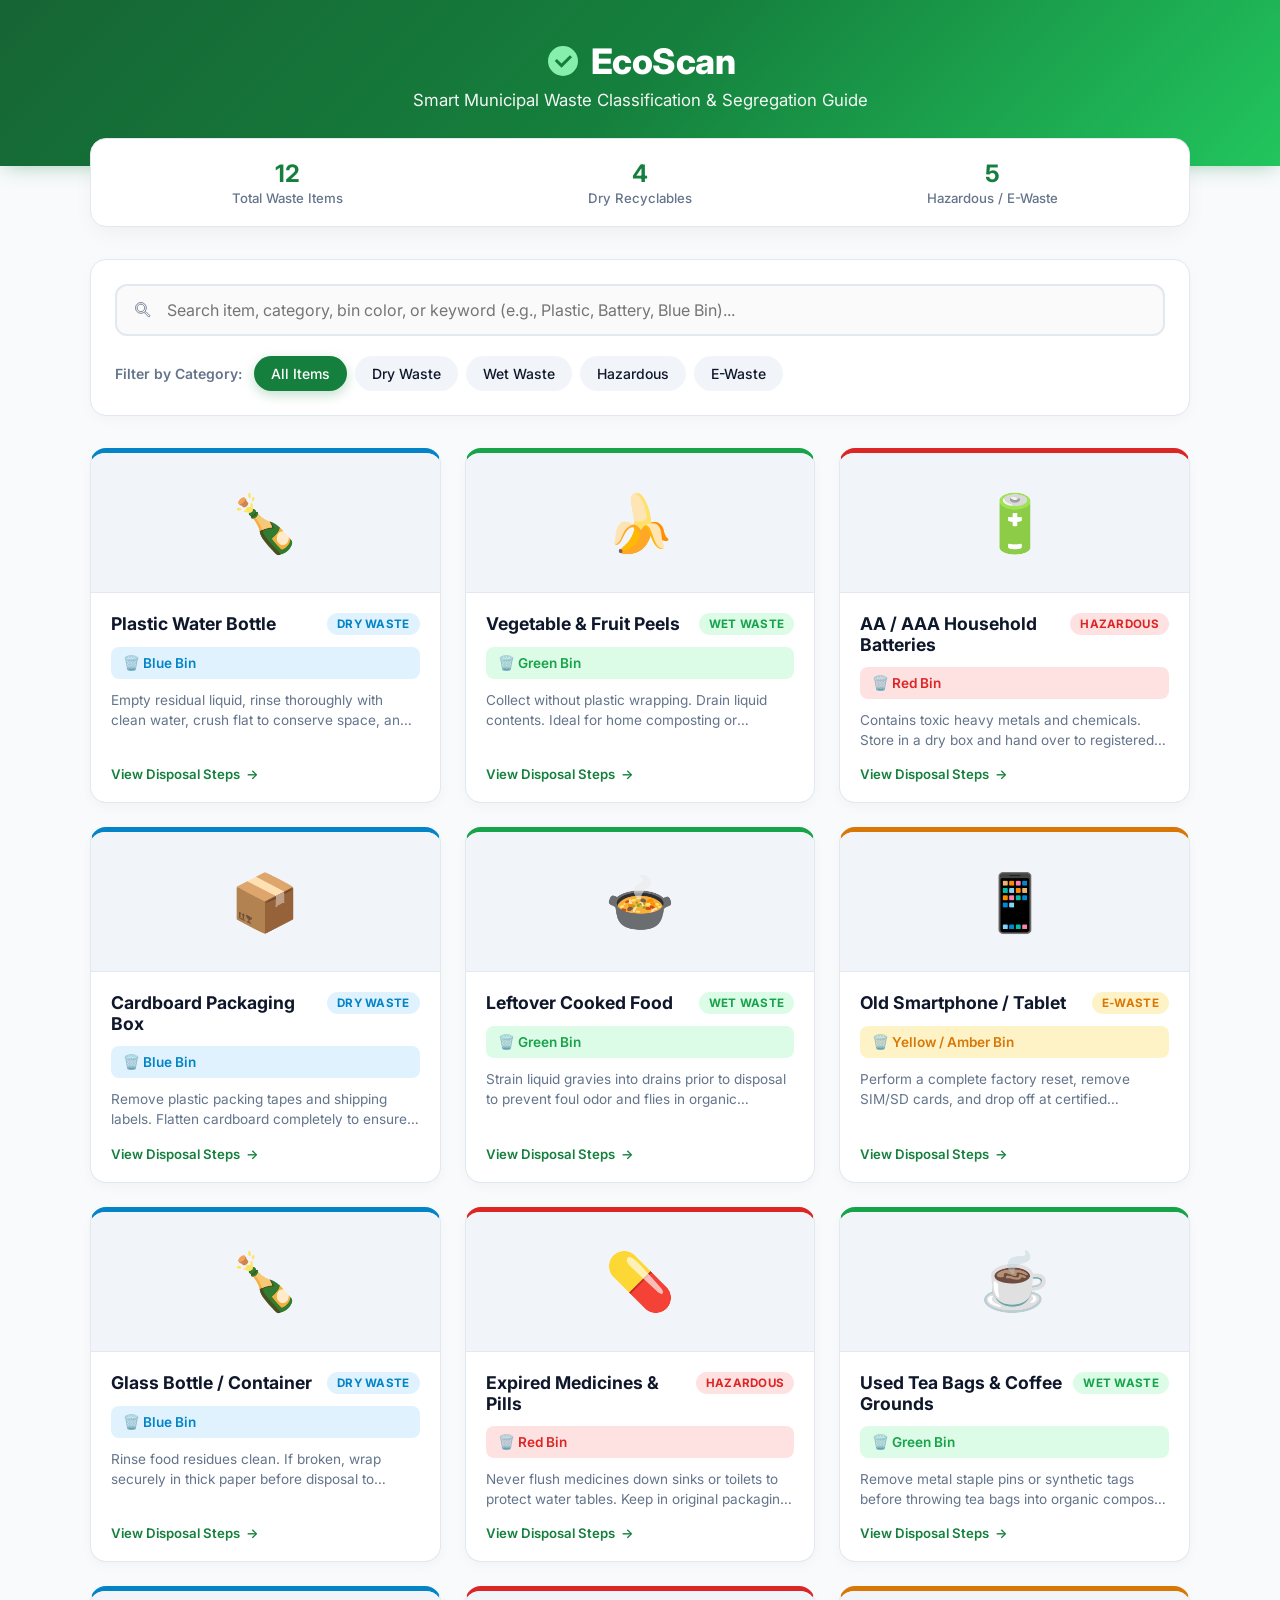
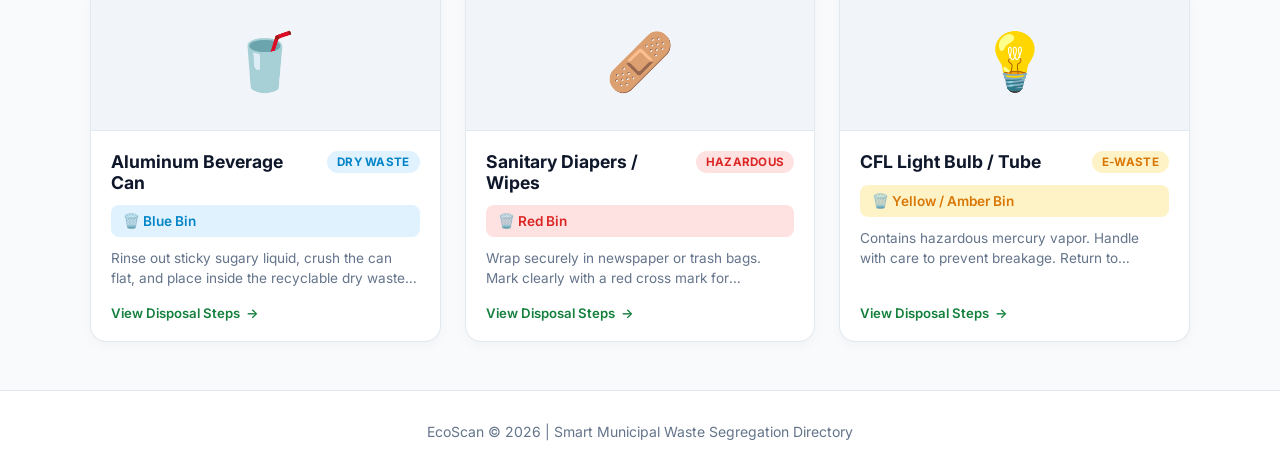
==== index.html @ 056ec23a "feat: initial stable release of EcoScan client-side core architecture" ====
<!DOCTYPE html>
<html lang="en">
<head>
    <meta charset="UTF-8">
    <meta name="viewport" content="width=device-width, initial-scale=1.0">
    <title>EcoScan - Smart Waste Disposal Guide</title>
    
    <!-- Google Fonts: Inter -->
    <link rel="preconnect" href="https://fonts.googleapis.com">
    <link rel="preconnect" href="https://fonts.gstatic.com" crossorigin>
    <link href="https://fonts.googleapis.com/css2?family=Inter:wght@300;400;500;600;700;800&display=swap" rel="stylesheet">
    
    <!-- External CSS Module -->
    <link rel="stylesheet" href="style.css">
</head>
<body>

    <!-- ==========================================
         HEADER / HERO SECTION
         ========================================== -->
    <header class="app-header">
        <div class="header-content">
            <div class="brand-logo">
                <svg viewBox="0 0 24 24">
                    <path d="M12,2A10,10 0 0,0 2,12A10,10 0 0,0 12,22A10,10 0 0,0 22,12A10,10 0 0,0 12,2M11,16.5L6.5,12L7.91,10.59L11,13.67L16.59,8.09L18,9.5L11,16.5Z"/>
                </svg>
                <span>EcoScan</span>
            </div>
            <p class="header-tagline">Smart Municipal Waste Classification & Segregation Guide</p>
        </div>
    </header>

    <!-- ==========================================
         MAIN CONTAINER
         ========================================== -->
    <main class="main-container">

        <!-- Dynamic Statistics Counters -->
        <section class="stats-bar">
            <div class="stat-item">
                <div id="statTotal" class="stat-value">0</div>
                <div class="stat-label">Total Waste Items</div>
            </div>
            <div class="stat-item">
                <div id="statRecyclable" class="stat-value">0</div>
                <div class="stat-label">Dry Recyclables</div>
            </div>
            <div class="stat-item">
                <div id="statHazardous" class="stat-value">0</div>
                <div class="stat-label">Hazardous / E-Waste</div>
            </div>
        </section>

        <!-- Search Input & Quick Filter Pills -->
        <section class="controls-card">
            <div class="search-wrapper">
                <svg class="search-icon" viewBox="0 0 24 24">
                    <path d="M9.5,3A6.5,6.5 0 0,1 16,9.5C16,11.11 15.41,12.59 14.44,13.73L14.71,14H15.5L20.5,19L19,20.5L14,15.5V14.71L13.73,14.44C12.59,15.41 11.11,16 9.5,16A6.5,6.5 0 0,1 3,9.5A6.5,6.5 0 0,1 9.5,3M9.5,5C7,5 5,7 5,9.5C5,12 7,14 9.5,14C12,14 14,12 14,9.5C14,7 12,5 9.5,5Z"/>
                </svg>
                <input 
                    type="text" 
                    id="searchInput" 
                    placeholder="Search item, category, bin color, or keyword (e.g., Plastic, Battery, Blue Bin)..."
                    autocomplete="off"
                />
            </div>

            <div class="filter-section">
                <span class="filter-title">Filter by Category:</span>
                <div class="pill-container">
                    <button class="pill active" data-category="All">All Items</button>
                    <button class="pill" data-category="Dry Waste">Dry Waste</button>
                    <button class="pill" data-category="Wet Waste">Wet Waste</button>
                    <button class="pill" data-category="Hazardous">Hazardous</button>
                    <button class="pill" data-category="E-Waste">E-Waste</button>
                </div>
            </div>
        </section>

        <!-- Dynamic Card Results Grid -->
        <section id="resultsGrid" class="results-grid">
            <!-- Cards rendered dynamically via app.js -->
        </section>

        <!-- Fallback view when zero items match search -->
        <div id="noResults" class="no-results hidden">
            <div class="no-results-icon">🍃</div>
            <h3 class="no-results-title">No matching waste items found</h3>
            <p class="no-results-desc">Try checking your spelling or searching for a different item name or keyword.</p>
            <button id="resetSearchBtn" class="reset-btn">Reset Search & Filters</button>
        </div>

    </main>

    <!-- ==========================================
         INTERACTIVE ITEM DETAIL MODAL
         ========================================== -->
    <div id="itemModal" class="modal-overlay">
        <div class="modal-card">
            <div class="modal-header">
                <div>
                    <h2 id="modalTitle" class="card-title" style="font-size: 1.3rem;">Item Name</h2>
                    <span id="modalBadge" class="badge">Category</span>
                </div>
                <button id="modalCloseBtn" class="modal-close-btn" aria-label="Close modal">&times;</button>
            </div>
            <div class="modal-body">
                <div id="modalBinIndicator" class="bin-indicator">
                    🗑️ Bin Instruction
                </div>
                <div class="modal-instruction-box">
                    <div class="modal-instruction-title">
                        📌 Step-by-Step Handling & Disposal Guide:
                    </div>
                    <p id="modalInstruction" class="modal-instruction-text">
                        Detailed instructions will appear here...
                    </p>
                </div>
            </div>
        </div>
    </div>

    <!-- ==========================================
         FOOTER
         ========================================== -->
    <footer class="app-footer">
        <p>EcoScan &copy; 2026 | Smart Municipal Waste Segregation Directory</p>
    </footer>

    <!-- JavaScript Modules (Loaded in sequence) -->
    <script src="data.js"></script>
    <script src="app.js"></script>
</body>
</html>
---- style.css ----
/* ==========================================

GLOBAL STYLES & DESIGN TOKENS
========================================== */
:root {
--primary: #15803d;         /* Eco Green */
--primary-hover: #166534;
--primary-light: #dcfce7;
--bg-main: #f8fafc;
--card-bg: #ffffff;
--text-dark: #0f172a;
--text-muted: #64748b;
--border-color: #e2e8f0;

/* Bin Color Tokens & Borders */
--bin-blue: #0284c7;        /* Dry Waste */
--bin-blue-bg: #e0f2fe;
--bin-green: #16a34a;       /* Wet Waste */
--bin-green-bg: #dcfce7;
--bin-red: #dc2626;         /* Hazardous Waste */
--bin-red-bg: #fee2e2;
--bin-amber: #d97706;       /* E-Waste */
--bin-amber-bg: #fef3c7;


}

* {
box-sizing : border-box;
margin: 0;
padding: 0;
font-family: 'Inter', -apple-system, BlinkMacSystemFont, sans-serif;
-webkit-font-smoothing: antialiased;
}

body {
background-color: var(--bg-main);
color: var(--text-dark);
min-height: 100vh;
display: flex;
flex-direction: column;
}

/* ==========================================
2. HEADER & HERO SECTION
========================================== */
.app-header {
background: linear-gradient(135deg, #166534 0%, #15803d 50%, #22c55e 100%);
color: white;
padding: 2.5rem 1rem 3.5rem;
text-align: center;
position: relative;
box-shadow: 0 4px 20px -5px rgba(21, 128, 61, 0.4);
}

.header-content {
max-width: 800px;
margin: 0 auto;
}

.brand-logo {
display: inline-flex;
align-items: center;
gap: 10px;
font-size: 2.2rem;
font-weight: 800;
letter-spacing: -0.5px;
margin-bottom: 8px;
}

.brand-logo svg {
width: 36px;
height: 36px;
fill: #86efac;
}

.header-tagline {
font-size: 1.05rem;
opacity: 0.95;
font-weight: 400;
}

/* ==========================================
3. MAIN CONTAINER & STATS BAR
========================================== */
.main-container {
max-width: 1100px;
width: 92%;
margin: -1.75rem auto 3rem;
flex: 1;
z-index: 10;
}

.stats-bar {
background: var(--card-bg);
border-radius: 16px;
padding: 1.25rem 2rem;
box-shadow: 0 10px 25px -5px rgba(0, 0, 0, 0.05);
display: grid;
grid-template-columns: repeat(3, 1fr);
gap: 1.5rem;
margin-bottom: 2rem;
border: 1px solid var(--border-color);
}

.stat-item {
text-align: center;
}

.stat-value {
font-size: 1.5rem;
font-weight: 700;
color: var(--primary);
}

.stat-label {
font-size: 0.825rem;
color: var(--text-muted);
font-weight: 500;
margin-top: 2px;
}

/* ==========================================
4. SEARCH & FILTER CONTROLS
========================================== */
.controls-card {
background: var(--card-bg);
border-radius: 16px;
padding: 1.5rem;
box-shadow: 0 4px 15px -2px rgba(0, 0, 0, 0.04);
border: 1px solid var(--border-color);
margin-bottom: 2rem;
}

.search-wrapper {
position: relative;
margin-bottom: 1.25rem;
}

.search-icon {
position: absolute;
left: 18px;
top: 50%;
transform: translateY(-50%);
width: 20px;
height: 20px;
stroke: var(--text-muted);
fill: none;
}

#searchInput {
width: 100%;
padding: 14px 20px 14px 50px;
font-size: 1rem;
border: 2px solid var(--border-color);
border-radius: 12px;
outline: none;
transition: all 0.25s ease;
background-color: #fafafa;
}

#searchInput:focus {
border-color: var(--primary);
background-color: #ffffff;
box-shadow: 0 0 0 4px var(--primary-light);
}

.filter-section {
display: flex;
align-items: center;
gap: 12px;
flex-wrap: wrap;
}

.filter-title {
font-size: 0.875rem;
font-weight: 600;
color: var(--text-muted);
}

.pill-container {
display: flex;
gap: 8px;
flex-wrap: wrap;
}

.pill {
background: #f1f5f9;
color: var(--text-dark);
border: 1px solid transparent;
padding: 8px 16px;
border-radius: 30px;
cursor: pointer;
font-size: 0.875rem;
font-weight: 500;
transition: all 0.2s ease;
user-select: none;
}

.pill:hover {
background: #e2e8f0;
}

.pill.active {
background: var(--primary);
color: white;
box-shadow: 0 4px 12px rgba(21, 128, 61, 0.25);
}

/* ==========================================
5. RESULTS GRID & BIN-BORDER CARDS
========================================== */
.results-grid {
display: grid;
grid-template-columns: repeat(auto-fill, minmax(300px, 1fr));
gap: 1.5rem;
}

.card {
background: var(--card-bg);
border-radius: 16px;
overflow: hidden;
border: 1px solid var(--border-color);
border-top: 5px solid var(--border-color); /* Color-coded top border set dynamically */
box-shadow: 0 4px 12px rgba(0, 0, 0, 0.03);
transition: all 0.3s cubic-bezier(0.4, 0, 0.2, 1);
display: flex;
flex-direction: column;
cursor: pointer;
position: relative;
}

/* Waste Category Top Borders */
.card.blue { border-top-color: var(--bin-blue); }
.card.green { border-top-color: var(--bin-green); }
.card.red { border-top-color: var(--bin-red); }
.card.amber { border-top-color: var(--bin-amber); }

.card:hover {
transform: translateY(-5px);
box-shadow: 0 12px 25px -5px rgba(0, 0, 0, 0.08);
}

.card-preview-box {
height: 140px;
background: #f1f5f9;
display: flex;
align-items: center;
justify-content: center;
position: relative;
overflow: hidden;
border-bottom: 1px solid var(--border-color);
}

.card-image-placeholder {
width: 100%;
height: 100%;
object-fit: cover;
transition: transform 0.3s ease;
}

.card:hover .card-image-placeholder {
transform: scale(1.04);
}

.card-emoji-icon {
font-size: 3.5rem;
}

.card-body {
padding: 1.25rem;
display: flex;
flex-direction: column;
flex: 1;
}

.card-header {
display: flex;
justify-content: space-between;
align-items: flex-start;
gap: 10px;
margin-bottom: 0.75rem;
}

.card-title {
font-size: 1.1rem;
font-weight: 700;
color: var(--text-dark);
}

/* Badges */
.badge {
font-size: 0.725rem;
padding: 4px 10px;
border-radius: 20px;
font-weight: 700;
letter-spacing: 0.3px;
text-transform: uppercase;
white-space: nowrap;
}

.badge-dry { background: var(--bin-blue-bg); color: var(--bin-blue); }
.badge-wet { background: var(--bin-green-bg); color: var(--bin-green); }
.badge-haz { background: var(--bin-red-bg); color: var(--bin-red); }
.badge-ewaste { background: var(--bin-amber-bg); color: var(--bin-amber); }

.bin-indicator {
display: flex;
align-items: center;
gap: 8px;
font-size: 0.85rem;
font-weight: 600;
margin-bottom: 0.75rem;
padding: 8px 12px;
border-radius: 8px;
}

.bin-indicator.blue { background: var(--bin-blue-bg); color: var(--bin-blue); }
.bin-indicator.green { background: var(--bin-green-bg); color: var(--bin-green); }
.bin-indicator.red { background: var(--bin-red-bg); color: var(--bin-red); }
.bin-indicator.amber { background: var(--bin-amber-bg); color: var(--bin-amber); }

.card-description {
font-size: 0.85rem;
color: var(--text-muted);
line-height: 1.45;
display: -webkit-box;
-webkit-line-clamp: 2;
line-clamp: 2;
-webkit-box-orient: vertical;
overflow: hidden;
margin-bottom: 1rem;
}

.card-footer-btn {
margin-top: auto;
display: inline-flex;
align-items: center;
gap: 6px;
font-size: 0.825rem;
font-weight: 600;
color: var(--primary);
}

/* ==========================================
6. NO RESULTS VIEW
========================================== */
.no-results {
text-align: center;
padding: 4rem 2rem;
background: var(--card-bg);
border-radius: 16px;
border: 1px dashed var(--border-color);
grid-column: 1 / -1;
}

.no-results-icon {
font-size: 3rem;
margin-bottom: 1rem;
}

.no-results-title {
font-size: 1.2rem;
font-weight: 700;
margin-bottom: 0.5rem;
}

.no-results-desc {
color: var(--text-muted);
font-size: 0.9rem;
margin-bottom: 1.5rem;
}

.reset-btn {
background: var(--primary);
color: white;
border: none;
padding: 10px 20px;
border-radius: 8px;
font-weight: 600;
cursor: pointer;
transition: background 0.2s ease;
}

.reset-btn:hover {
background: var(--primary-hover);
}

/* ==========================================
7. MODAL POPUP
========================================== */
.modal-overlay {
position: fixed;
top: 0;
left: 0;
width: 100%;
height: 100%;
background: rgba(15, 23, 42, 0.6);
backdrop-filter: blur(4px);
z-index: 100;
display: flex;
align-items: center;
justify-content: center;
padding: 1rem;
opacity: 0;
visibility: hidden;
transition: all 0.3s ease;
}

.modal-overlay.active {
opacity: 1;
visibility: visible;
}

.modal-card {
background: var(--card-bg);
border-radius: 20px;
max-width: 520px;
width: 100%;
overflow: hidden;
box-shadow: 0 25px 50px -12px rgba(0, 0, 0, 0.25);
transform: scale(0.9);
transition: transform 0.3s cubic-bezier(0.34, 1.56, 0.64, 1);
}

.modal-overlay.active .modal-card {
transform: scale(1);
}

.modal-header {
padding: 1.5rem;
position: relative;
border-bottom: 1px solid var(--border-color);
display: flex;
align-items: center;
justify-content: space-between;
}

.modal-close-btn {
background: #f1f5f9;
border: none;
width: 32px;
height: 32px;
border-radius: 50%;
cursor: pointer;
display: flex;
align-items: center;
justify-content: center;
font-size: 1.2rem;
color: var(--text-muted);
transition: background 0.2s ease;
}

.modal-close-btn:hover {
background: #e2e8f0;
color: var(--text-dark);
}

.modal-body {
padding: 1.5rem;
}

.modal-instruction-box {
background: #f8fafc;
border-radius: 12px;
padding: 1.25rem;
border: 1px solid var(--border-color);
margin-top: 1rem;
}

.modal-instruction-title {
font-size: 0.875rem;
font-weight: 700;
color: var(--text-dark);
margin-bottom: 0.5rem;
display: flex;
align-items: center;
gap: 6px;
}

.modal-instruction-text {
font-size: 0.9rem;
color: var(--text-muted);
line-height: 1.6;
}

.hidden { display: none !important; }

.app-footer {
text-align: center;
padding: 2rem 1rem;
background: #ffffff;
border-top: 1px solid var(--border-color);
color: var(--text-muted);
font-size: 0.875rem;
}

@media (max-width: 640px) {
.stats-bar {
grid-template-columns: 1fr;
gap: 1rem;
}
.brand-logo {
font-size: 1.8rem;
}
.main-container {
width: 95%;
}
}
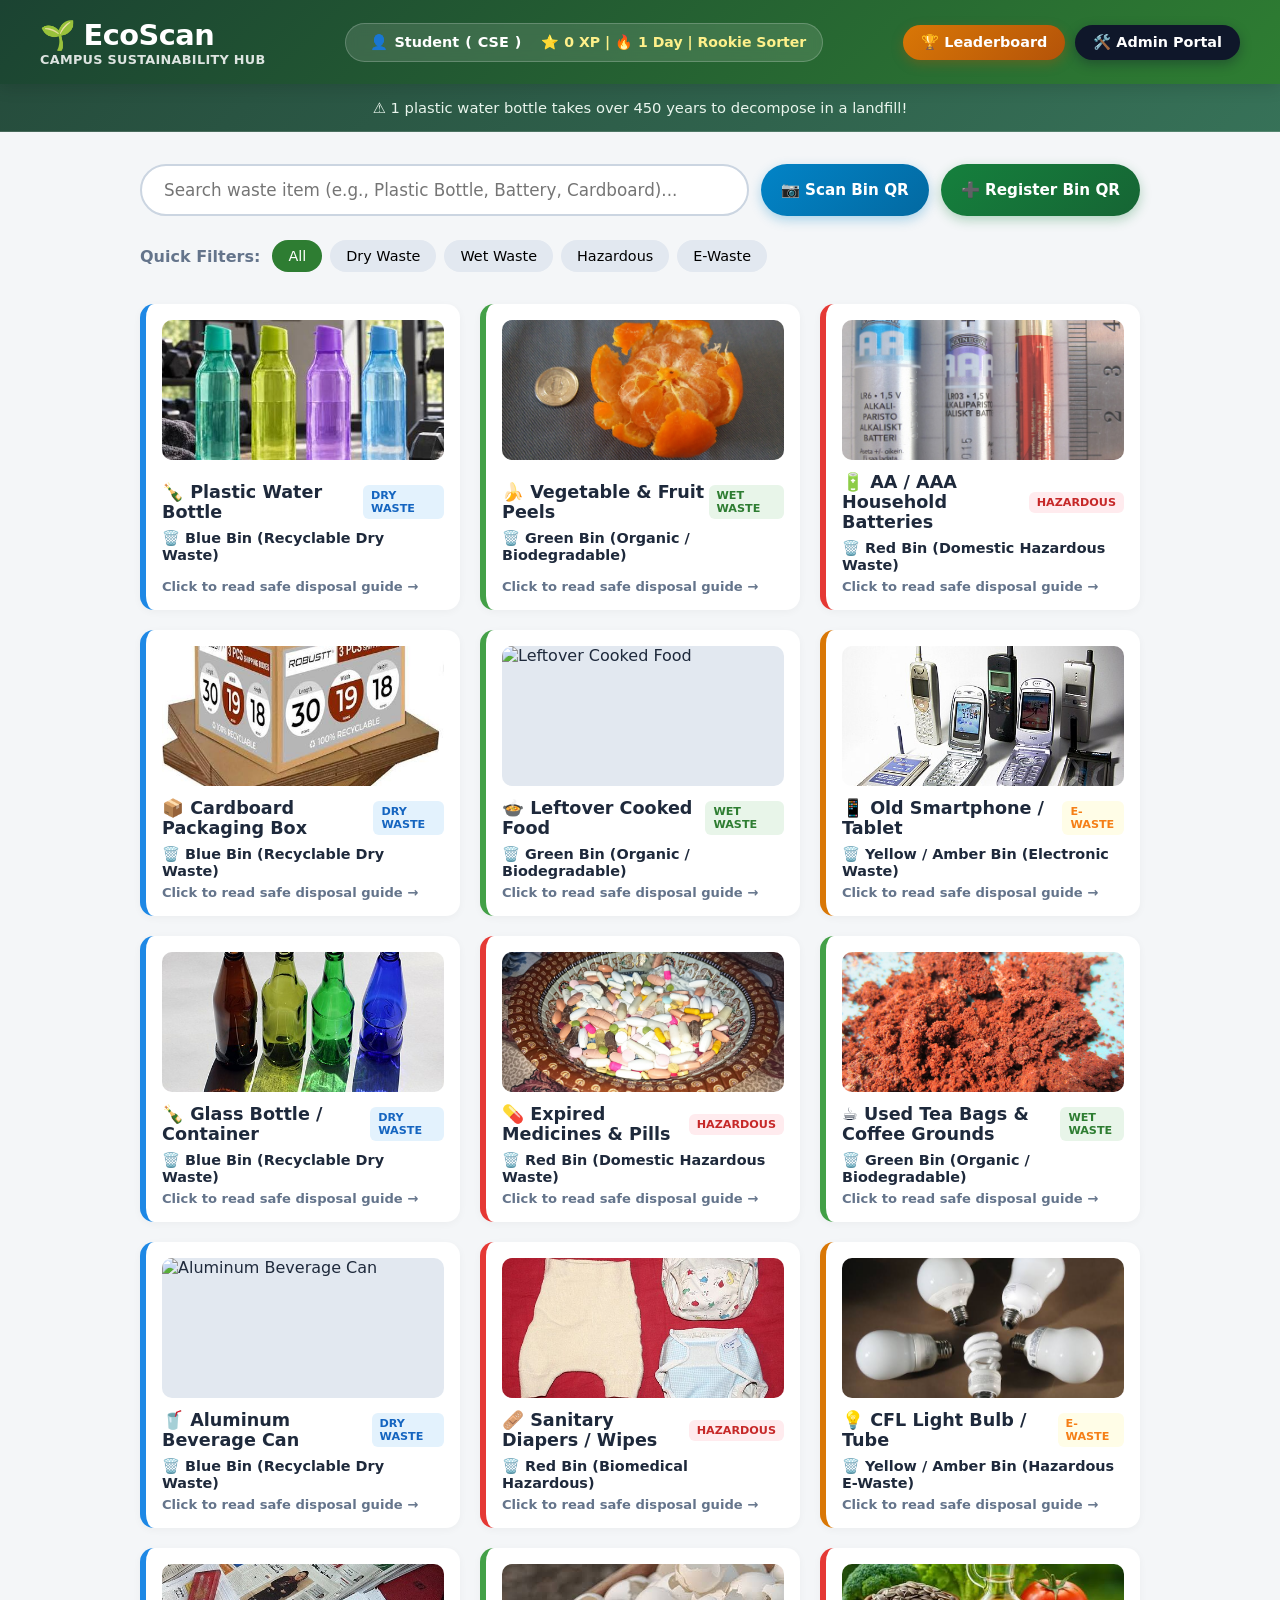
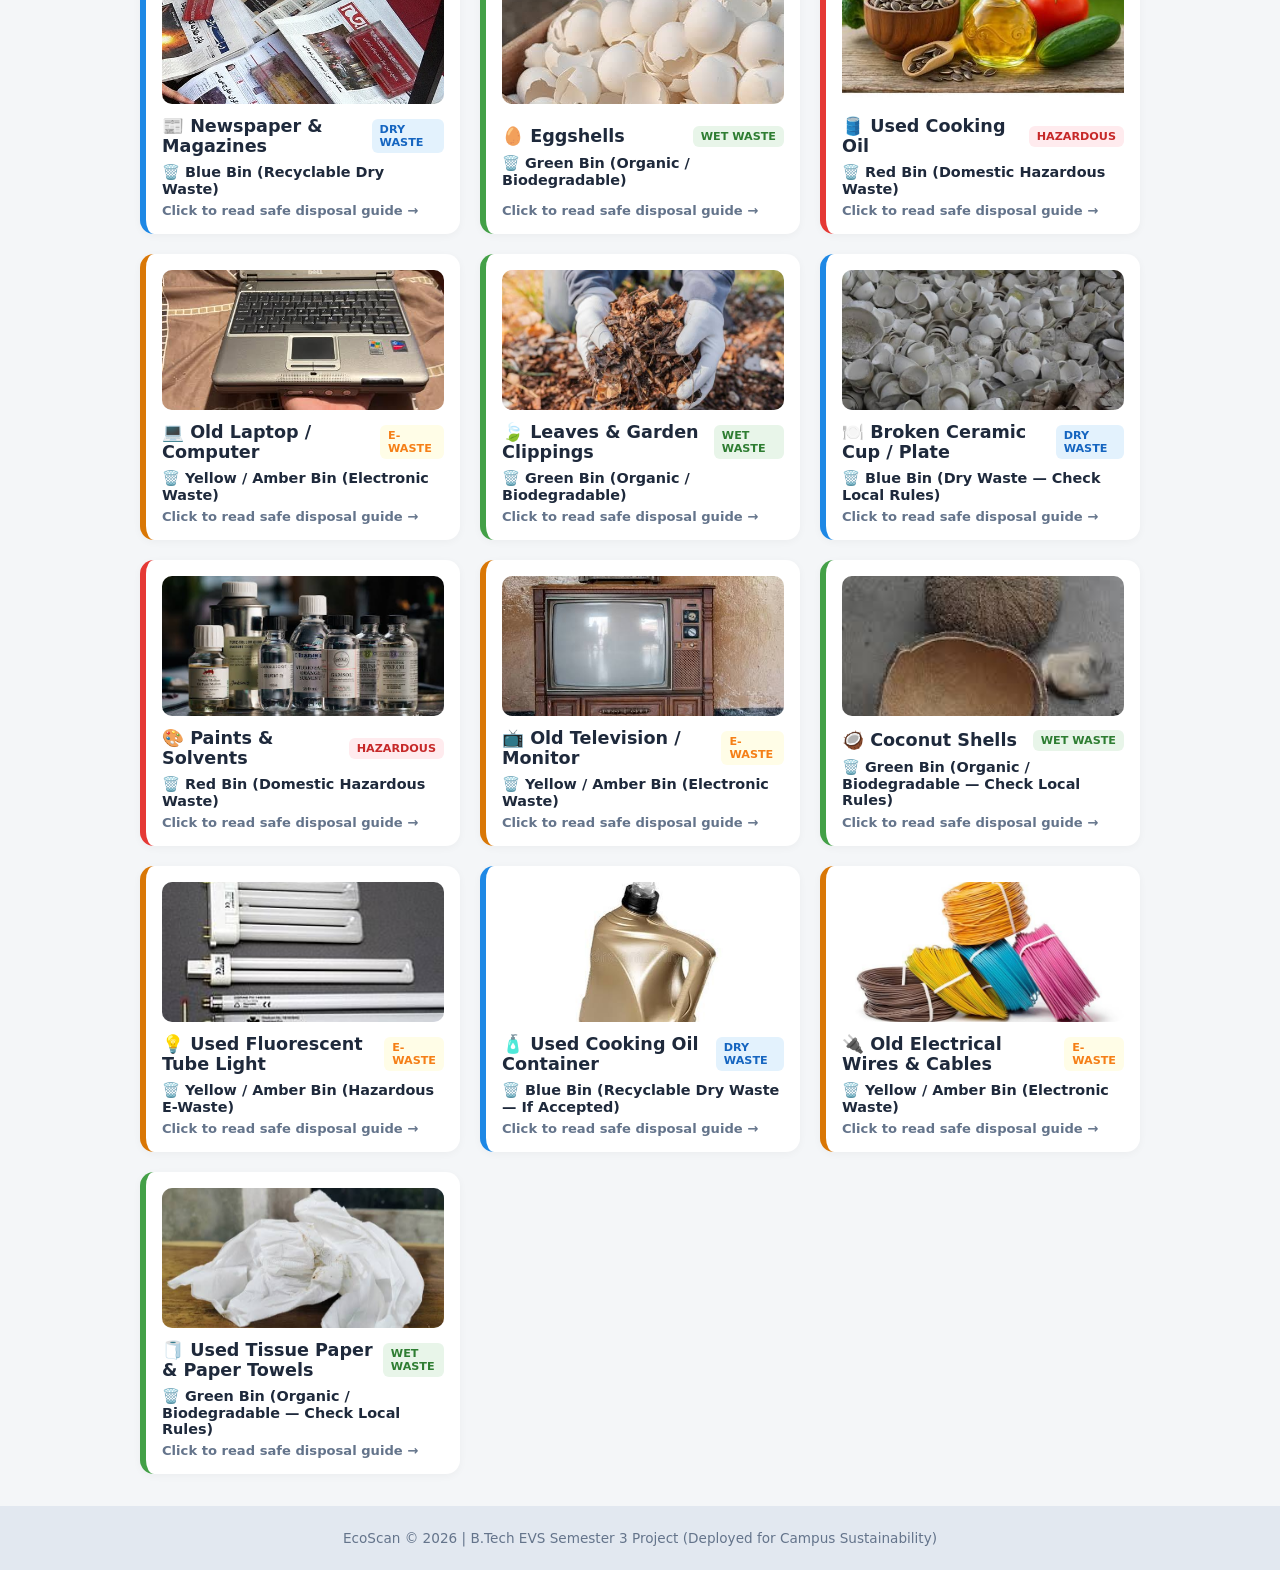
==== commit 91dfcace: "feat: updated EcoScan with dynamic admin deletion, local storage persistence, and clean navbar and m" ====
--- a/index.html
+++ b/index.html
@@ -3,131 +3,301 @@
 <head>
     <meta charset="UTF-8">
     <meta name="viewport" content="width=device-width, initial-scale=1.0">
-    <title>EcoScan - Smart Waste Disposal Guide</title>
-    
-    <!-- Google Fonts: Inter -->
-    <link rel="preconnect" href="https://fonts.googleapis.com">
-    <link rel="preconnect" href="https://fonts.gstatic.com" crossorigin>
-    <link href="https://fonts.googleapis.com/css2?family=Inter:wght@300;400;500;600;700;800&display=swap" rel="stylesheet">
-    
-    <!-- External CSS Module -->
+    <title>EcoScan - Smart Waste Disposal Guide & Campus IoT Node</title>
     <link rel="stylesheet" href="style.css">
 </head>
 <body>
 
-    <!-- ==========================================
-         HEADER / HERO SECTION
-         ========================================== -->
+    <!-- Professional Enterprise Header & Navbar -->
     <header class="app-header">
-        <div class="header-content">
-            <div class="brand-logo">
-                <svg viewBox="0 0 24 24">
-                    <path d="M12,2A10,10 0 0,0 2,12A10,10 0 0,0 12,22A10,10 0 0,0 22,12A10,10 0 0,0 12,2M11,16.5L6.5,12L7.91,10.59L11,13.67L16.59,8.09L18,9.5L11,16.5Z"/>
-                </svg>
-                <span>EcoScan</span>
-            </div>
-            <p class="header-tagline">Smart Municipal Waste Classification & Segregation Guide</p>
+        <div class="nav-container">
+            <!-- Brand Logo & Title -->
+            <div class="nav-brand">
+                <div class="logo">🌱 <span>EcoScan</span></div>
+                <p class="tagline">Campus Sustainability Hub</p>
+            </div>
+
+            <!-- Central User Profile & Gamification Badge -->
+            <div class="nav-profile-group">
+                <button id="profileEditBtn" class="profile-edit-btn" title="Edit Profile & Stream">
+                    👤 <span id="userDisplayName">Student</span> (<span id="userStreamTag">CSE</span>)
+                </button>
+                <div id="xpBadge" class="xp-badge">
+                    ⭐ <span id="userXp">0</span> XP | 🔥 <span id="userStreakCount">1</span> Day | <span id="userRank">Rookie Sorter</span>
+                </div>
+            </div>
+
+            <!-- Right-aligned Quick Navigation Utilities -->
+            <div class="nav-actions-group">
+                <button id="openLeaderboardBtn" class="nav-utility-btn leaderboard-btn" title="View Stream Leaderboard">
+                    🏆 Leaderboard
+                </button>
+            </div>
         </div>
     </header>
 
-    <!-- ==========================================
-         MAIN CONTAINER
-         ========================================== -->
+    <!-- Premium Glassmorphism Rotating Fact Banner -->
+    <div class="ticker-container">
+        <div class="ticker-track" id="factTicker"></div>
+    </div>
+
     <main class="main-container">
 
-        <!-- Dynamic Statistics Counters -->
-        <section class="stats-bar">
-            <div class="stat-item">
-                <div id="statTotal" class="stat-value">0</div>
-                <div class="stat-label">Total Waste Items</div>
-            </div>
-            <div class="stat-item">
-                <div id="statRecyclable" class="stat-value">0</div>
-                <div class="stat-label">Dry Recyclables</div>
-            </div>
-            <div class="stat-item">
-                <div id="statHazardous" class="stat-value">0</div>
-                <div class="stat-label">Hazardous / E-Waste</div>
-            </div>
-        </section>
-
-        <!-- Search Input & Quick Filter Pills -->
-        <section class="controls-card">
-            <div class="search-wrapper">
-                <svg class="search-icon" viewBox="0 0 24 24">
-                    <path d="M9.5,3A6.5,6.5 0 0,1 16,9.5C16,11.11 15.41,12.59 14.44,13.73L14.71,14H15.5L20.5,19L19,20.5L14,15.5V14.71L13.73,14.44C12.59,15.41 11.11,16 9.5,16A6.5,6.5 0 0,1 3,9.5A6.5,6.5 0 0,1 9.5,3M9.5,5C7,5 5,7 5,9.5C5,12 7,14 9.5,14C12,14 14,12 14,9.5C14,7 12,5 9.5,5Z"/>
-                </svg>
+        <!-- Search & Control Action Bar -->
+        <section class="search-section">
+            <div class="search-bar-wrapper">
                 <input 
                     type="text" 
                     id="searchInput" 
-                    placeholder="Search item, category, bin color, or keyword (e.g., Plastic, Battery, Blue Bin)..."
+                    placeholder="Search waste item (e.g., Plastic Bottle, Battery, Cardboard)..."
                     autocomplete="off"
                 />
-            </div>
-
-            <div class="filter-section">
-                <span class="filter-title">Filter by Category:</span>
-                <div class="pill-container">
-                    <button class="pill active" data-category="All">All Items</button>
-                    <button class="pill" data-category="Dry Waste">Dry Waste</button>
-                    <button class="pill" data-category="Wet Waste">Wet Waste</button>
-                    <button class="pill" data-category="Hazardous">Hazardous</button>
-                    <button class="pill" data-category="E-Waste">E-Waste</button>
-                </div>
+                <button id="openBinScannerBtn" class="scanner-trigger-btn" title="Scan Campus Bin QR">
+                    📷 Scan Bin QR
+                </button>
+                <button id="openRegisterBinBtn" class="register-trigger-btn" title="Register New Campus Bin">
+                    ➕ Register Bin QR
+                </button>
             </div>
         </section>
 
-        <!-- Dynamic Card Results Grid -->
-        <section id="resultsGrid" class="results-grid">
-            <!-- Cards rendered dynamically via app.js -->
+        <!-- Quick Filters -->
+        <section class="filter-section">
+            <span class="filter-label">Quick Filters:</span>
+            <div class="pill-group">
+                <button class="pill active" data-category="All">All</button>
+                <button class="pill" data-category="Dry Waste">Dry Waste</button>
+                <button class="pill" data-category="Wet Waste">Wet Waste</button>
+                <button class="pill" data-category="Hazardous">Hazardous</button>
+                <button class="pill" data-category="E-Waste">E-Waste</button>
+            </div>
         </section>
 
-        <!-- Fallback view when zero items match search -->
+        <!-- Results Grid -->
+        <section id="resultsGrid" class="results-grid"></section>
+
+        <!-- No Results Fallback -->
         <div id="noResults" class="no-results hidden">
-            <div class="no-results-icon">🍃</div>
-            <h3 class="no-results-title">No matching waste items found</h3>
-            <p class="no-results-desc">Try checking your spelling or searching for a different item name or keyword.</p>
-            <button id="resetSearchBtn" class="reset-btn">Reset Search & Filters</button>
+            <p>🔍 No matching waste item found in the database.</p>
         </div>
 
     </main>
 
-    <!-- ==========================================
-         INTERACTIVE ITEM DETAIL MODAL
-         ========================================== -->
-    <div id="itemModal" class="modal-overlay">
-        <div class="modal-card">
-            <div class="modal-header">
+    <!-- Interactive Chronological Disposal Detail Modal -->
+    <div id="itemModal" class="modal-overlay hidden">
+        <div class="modal-content">
+            <button id="closeModal" class="modal-close">&times;</button>
+            <div id="modalBody"></div>
+        </div>
+    </div>
+
+    <!-- Enterprise Smart Bin Station Modal -->
+    <div id="binScannerModal" class="modal-overlay hidden">
+        <div class="modal-content" style="max-width: 500px; text-align: center;">
+            <button id="closeBinScanner" class="modal-close">&times;</button>
+            
+            <div style="background: linear-gradient(135deg, #0284c7, #0369a1); padding: 24px; border-radius: 14px; color: white; margin-bottom: 20px;">
+                <h2 style="font-size: 1.8rem; margin-bottom: 6px;">🏢 Campus Smart Bin Node</h2>
+                <p style="font-size: 0.9rem; opacity: 0.9;">Enterprise IoT Waste Management & Instant Validation</p>
+            </div>
+
+            <p style="font-size: 0.95rem; color: #475569; margin-bottom: 16px;">
+                Select a campus bin location to simulate scanning its physical QR sticker:
+            </p>
+
+            <div id="dynamicBinListContainer" style="display: flex; flex-direction: column; gap: 10px; margin-bottom: 20px; max-height: 220px; overflow-y: auto;">
+                <!-- Populated dynamically -->
+            </div>
+
+            <div id="binStationResult" class="hidden" style="background: #f0fdf4; border: 1px solid #bbf7d0; padding: 14px; border-radius: 10px; text-align: left; color: #166534;">
+                <!-- Dynamically populated station status -->
+            </div>
+        </div>
+    </div>
+
+    <!-- Enterprise Register & Generate QR Modal -->
+    <div id="registerBinModal" class="modal-overlay hidden">
+        <div class="modal-content" style="max-width: 540px; text-align: center;">
+            <button id="closeRegisterBin" class="modal-close">&times;</button>
+            
+            <div style="background: linear-gradient(135deg, #15803d, #166534); padding: 22px; border-radius: 14px; color: white; margin-bottom: 20px;">
+                <h2 style="font-size: 1.6rem; margin-bottom: 4px;">🛠️ Register Campus Bin Node</h2>
+                <p style="font-size: 0.88rem; opacity: 0.9;">Generate Printable Eco-Sticker Posters Instantly</p>
+            </div>
+
+            <form id="qrGeneratorForm" style="display: flex; flex-direction: column; gap: 14px; text-align: left;">
                 <div>
-                    <h2 id="modalTitle" class="card-title" style="font-size: 1.3rem;">Item Name</h2>
-                    <span id="modalBadge" class="badge">Category</span>
-                </div>
-                <button id="modalCloseBtn" class="modal-close-btn" aria-label="Close modal">&times;</button>
-            </div>
-            <div class="modal-body">
-                <div id="modalBinIndicator" class="bin-indicator">
-                    🗑️ Bin Instruction
-                </div>
-                <div class="modal-instruction-box">
-                    <div class="modal-instruction-title">
-                        📌 Step-by-Step Handling & Disposal Guide:
+                    <label style="font-weight: 600; font-size: 0.9rem; color: #334155;">Campus Location / Node Name:</label>
+                    <input type="text" id="nodeLocationInput" placeholder="e.g. Mechanical Block - Room 102 Gate" required style="width: 100%; padding: 10px 14px; border-radius: 8px; border: 1px solid #cbd5e1; margin-top: 4px;" />
+                </div>
+
+                <div>
+                    <label style="font-weight: 600; font-size: 0.9rem; color: #334155;">Bin Waste Stream:</label>
+                    <select id="nodeStreamSelect" style="width: 100%; padding: 10px 14px; border-radius: 8px; border: 1px solid #cbd5e1; margin-top: 4px;">
+                        <option value="Dry Waste Only (Blue Stream)">Blue Bin — Recyclable Dry Waste</option>
+                        <option value="Wet Waste Only (Green Stream)">Green Bin — Organic / Wet Waste</option>
+                        <option value="Dual Stream (Dry + Wet)">Dual Stream — Green & Blue Bins</option>
+                        <option value="Hazardous / E-Waste (Red & Amber)">Red & Amber — E-Waste & Bio-Hazard</option>
+                    </select>
+                </div>
+
+                <button type="submit" style="background: #2e7d32; color: white; border: none; padding: 12px; border-radius: 8px; font-weight: bold; cursor: pointer; font-size: 1rem; margin-top: 6px;">
+                    ⚡ Generate Eco-Sticker Poster
+                </button>
+            </form>
+
+            <div id="qrPreviewArea" class="hidden" style="margin-top: 20px; background: #f8fafc; padding: 16px; border-radius: 12px; border: 1px dashed #cbd5e1; display: flex; flex-direction: column; align-items: center; gap: 12px;">
+                <strong style="color: #1e293b; font-size: 0.95rem;">📸 Campus Eco-Sticker Poster Preview:</strong>
+                <div id="qrImageContainer"></div>
+                <p id="qrDetailsText" style="font-size: 0.85rem; color: #475569; margin: 0;"></p>
+                <button id="downloadQrBtn" style="background: #0284c7; color: white; border: none; padding: 10px 20px; border-radius: 20px; font-weight: bold; font-size: 0.9rem; cursor: pointer;">
+                    🖨️ Print Printable Eco-Sticker Poster
+                </button>
+            </div>
+        </div>
+    </div>
+
+    <!-- Live Stream Leaderboard Modal -->
+    <div id="leaderboardModal" class="modal-overlay hidden">
+        <div class="modal-content" style="max-width: 520px; text-align: center;">
+            <button id="closeLeaderboard" class="modal-close">&times;</button>
+            
+            <div style="background: linear-gradient(135deg, #d97706, #b45309); padding: 22px; border-radius: 14px; color: white; margin-bottom: 20px;">
+                <h2 style="font-size: 1.7rem; margin-bottom: 4px;">🏆 Campus Stream Leaderboard</h2>
+                <p style="font-size: 0.88rem; opacity: 0.9;">Real-Time Department Eco-Clash & Top Sorters</p>
+            </div>
+
+            <div id="leaderboardList" style="display: flex; flex-direction: column; gap: 10px; margin-bottom: 20px;">
+                <!-- Populated dynamically -->
+            </div>
+        </div>
+    </div>
+
+    <!-- User Profile & Stream Modal -->
+    <div id="profileModal" class="modal-overlay hidden">
+        <div class="modal-content" style="max-width: 440px;">
+            <button id="closeProfile" class="modal-close">&times;</button>
+            
+            <div style="background: linear-gradient(135deg, #1b4332, #2d6a4f); padding: 20px; border-radius: 12px; color: white; text-align: center; margin-bottom: 18px;">
+                <h2 style="font-size: 1.5rem; margin-bottom: 4px;">👤 Student Eco Profile</h2>
+                <p style="font-size: 0.85rem; opacity: 0.9;">Enter details to compete in Department Leaderboards</p>
+            </div>
+
+            <form id="profileForm" style="display: flex; flex-direction: column; gap: 14px;">
+                <div>
+                    <label style="font-weight: 600; font-size: 0.9rem; color: #334155;">Your Full Name:</label>
+                    <input type="text" id="userNameInput" placeholder="e.g. John Doe" required style="width: 100%; padding: 10px 14px; border-radius: 8px; border: 1px solid #cbd5e1; margin-top: 4px;" />
+                </div>
+
+                <div>
+                    <label style="font-weight: 600; font-size: 0.9rem; color: #334155;">Department / Stream:</label>
+                    <select id="userStreamSelect" style="width: 100%; padding: 10px 14px; border-radius: 8px; border: 1px solid #cbd5e1; margin-top: 4px;">
+                        <option value="CSE">Computer Science & Engineering (CSE)</option>
+                        <option value="ECE">Electronics & Communication (ECE)</option>
+                        <option value="MECH">Mechanical Engineering (MECH)</option>
+                        <option value="CIVIL">Civil Engineering (CIVIL)</option>
+                        <option value="EE">Electrical Engineering (EE)</option>
+                    </select>
+                </div>
+
+                <button type="submit" style="background: #2e7d32; color: white; border: none; padding: 12px; border-radius: 8px; font-weight: bold; cursor: pointer; font-size: 1rem; margin-top: 6px;">
+                    💾 Save Profile & Join Leaderboard
+                </button>
+            </form>
+        </div>
+    </div>
+
+    <!-- Admin Management Dashboard Modal -->
+    <div id="adminDashboardModal" class="modal-overlay hidden">
+        <div class="modal-content" style="max-width: 600px;">
+            <button id="closeAdminDashboard" class="modal-close">&times;</button>
+            
+            <div style="background: linear-gradient(135deg, #1e293b, #0f172a); padding: 22px; border-radius: 14px; color: white; margin-bottom: 20px; text-align: center;">
+                <h2 style="font-size: 1.6rem; margin-bottom: 4px;">🔐 EcoScan Admin Control Center</h2>
+                <p style="font-size: 0.88rem; opacity: 0.9;">Manage Waste Items, Campus Bins, and System Stats</p>
+            </div>
+
+            <!-- Admin Navigation Tabs -->
+            <div style="display: flex; gap: 8px; margin-bottom: 20px;">
+                <button id="tabAddWaste" class="pill active" style="flex:1;">+ Add Waste Item</button>
+                <button id="tabManageBins" class="pill" style="flex:1;">📍 Manage Bins</button>
+                <button id="tabManageWaste" class="pill" style="flex:1;">🗑️ Manage Waste DB</button>
+            </div>
+
+            <!-- Tab 1: Add New Waste Item Form -->
+            <div id="adminWasteFormContainer">
+                <form id="adminNewItemForm" style="display: flex; flex-direction: column; gap: 12px;">
+                    <div>
+                        <label style="font-weight: 600; font-size: 0.85rem; color: #334155;">Item Name:</label>
+                        <input type="text" id="adminItemName" placeholder="e.g. Biodegradable Coffee Cup" required style="width: 100%; padding: 10px; border-radius: 8px; border: 1px solid #cbd5e1; margin-top: 4px;" />
                     </div>
-                    <p id="modalInstruction" class="modal-instruction-text">
-                        Detailed instructions will appear here...
-                    </p>
-                </div>
-            </div>
-        </div>
-    </div>
-
-    <!-- ==========================================
-         FOOTER
-         ========================================== -->
+                    <div style="display: flex; gap: 10px;">
+                        <div style="flex: 1;">
+                            <label style="font-weight: 600; font-size: 0.85rem; color: #334155;">Category:</label>
+                            <select id="adminItemCategory" style="width: 100%; padding: 10px; border-radius: 8px; border: 1px solid #cbd5e1; margin-top: 4px;">
+                                <option value="Dry Waste">Dry Waste</option>
+                                <option value="Wet Waste">Wet Waste</option>
+                                <option value="Hazardous">Hazardous</option>
+                                <option value="E-Waste">E-Waste</option>
+                            </select>
+                        </div>
+                        <div style="flex: 1;">
+                            <label style="font-weight: 600; font-size: 0.85rem; color: #334155;">Bin Stream:</label>
+                            <input type="text" id="adminItemBin" placeholder="e.g. Blue Bin (Recyclable)" required style="width: 100%; padding: 10px; border-radius: 8px; border: 1px solid #cbd5e1; margin-top: 4px;" />
+                        </div>
+                    </div>
+                    <div>
+                        <label style="font-weight: 600; font-size: 0.85rem; color: #334155;">Safe Disposal Instructions (Chronological):</label>
+                        <textarea id="adminItemInstruction" placeholder="Rinse clean. Crush flat. Place in blue bin." rows="3" required style="width: 100%; padding: 10px; border-radius: 8px; border: 1px solid #cbd5e1; margin-top: 4px;"></textarea>
+                    </div>
+                    <button type="submit" style="background: var(--primary-green); color: white; border: none; padding: 12px; border-radius: 8px; font-weight: bold; cursor: pointer; margin-top: 6px;">
+                        💾 Publish Item to Live Website
+                    </button>
+                </form>
+            </div>
+
+            <!-- Tab 2: Manage Active Campus Bins -->
+            <div id="adminBinsListContainer" class="hidden">
+                <h3 style="font-size: 1rem; color: #1e293b; margin-bottom: 10px;">Active Campus Bin Nodes:</h3>
+                <div id="adminActiveBinsList" style="display: flex; flex-direction: column; gap: 8px; max-height: 250px; overflow-y: auto;">
+                    <!-- Populated dynamically -->
+                </div>
+            </div>
+
+            <!-- Tab 3: Manage Waste Database Items -->
+            <div id="adminWasteListContainer" class="hidden">
+                <h3 style="font-size: 1rem; color: #1e293b; margin-bottom: 10px;">Custom & Live Waste Database:</h3>
+                <div id="adminActiveWasteList" style="display: flex; flex-direction: column; gap: 8px; max-height: 250px; overflow-y: auto;">
+                    <!-- Populated dynamically -->
+                </div>
+            </div>
+        </div>
+    </div>
+
+    <!-- Admin Login Prompt Modal -->
+    <div id="adminLoginModal" class="modal-overlay hidden">
+        <div class="modal-content" style="max-width: 400px; text-align: center;">
+            <button id="closeAdminLogin" class="modal-close">&times;</button>
+            <h2 style="font-size: 1.4rem; margin-bottom: 10px; color: #1e293b;">🔒 Admin Authentication</h2>
+            <p style="font-size: 0.9rem; color: #64748b; margin-bottom: 16px;">Enter secure passkey to access management tools:</p>
+            <form id="adminLoginForm" style="display: flex; flex-direction: column; gap: 12px;">
+                <input type="password" id="adminPasskey" placeholder="Enter passkey (default: admin123)" required style="width: 100%; padding: 12px; border-radius: 8px; border: 1px solid #cbd5e1; text-align: center;" />
+                <button type="submit" style="background: #1e293b; color: white; border: none; padding: 12px; border-radius: 8px; font-weight: bold; cursor: pointer;">
+                    🔓 Unlock Control Center
+                </button>
+            </form>
+        </div>
+    </div>
+
+    <!-- Level-Up Notification Toast -->
+    <div id="toastNotification" class="toast-notification hidden">
+        <span id="toastText">🎉 Rank Up!</span>
+    </div>
+
     <footer class="app-footer">
-        <p>EcoScan &copy; 2026 | Smart Municipal Waste Segregation Directory</p>
+        <p>EcoScan &copy; 2026 | B.Tech EVS Semester 3 Project (Deployed for Campus Sustainability)</p>
     </footer>
 
-    <!-- JavaScript Modules (Loaded in sequence) -->
     <script src="data.js"></script>
     <script src="app.js"></script>
 </body>
--- a/style.css
+++ b/style.css
@@ -1,509 +1,614 @@
-/* ==========================================
-
-GLOBAL STYLES & DESIGN TOKENS
-========================================== */
+/* ==========================================================================
+   EcoScan Enterprise Design System & Stylesheet (`style.css`)
+   ========================================================================== */
+
 :root {
---primary: #15803d;         /* Eco Green */
---primary-hover: #166534;
---primary-light: #dcfce7;
---bg-main: #f8fafc;
---card-bg: #ffffff;
---text-dark: #0f172a;
---text-muted: #64748b;
---border-color: #e2e8f0;
-
-/* Bin Color Tokens & Borders */
---bin-blue: #0284c7;        /* Dry Waste */
---bin-blue-bg: #e0f2fe;
---bin-green: #16a34a;       /* Wet Waste */
---bin-green-bg: #dcfce7;
---bin-red: #dc2626;         /* Hazardous Waste */
---bin-red-bg: #fee2e2;
---bin-amber: #d97706;       /* E-Waste */
---bin-amber-bg: #fef3c7;
-
-
+    --primary-green: #2e7d32;
+    --primary-dark: #1b4332;
+    --primary-light: #40916c;
+    --accent-gold: #d97706;
+    --bg-color: #f4f6f8;
+    --card-bg: #ffffff;
+    --text-dark: #1e293b;
+    --text-muted: #64748b;
+    --border-color: #cbd5e1;
+    --bin-blue: #1e88e5;
+    --bin-green: #43a047;
+    --bin-red: #e53935;
+    --bin-amber: #d97706;
+    --shadow-sm: 0 2px 8px rgba(0, 0, 0, 0.04);
+    --shadow-md: 0 4px 16px rgba(0, 0, 0, 0.08);
+    --shadow-lg: 0 20px 40px -15px rgba(0, 0, 0, 0.15);
 }
 
 * {
-box-sizing : border-box;
-margin: 0;
-padding: 0;
-font-family: 'Inter', -apple-system, BlinkMacSystemFont, sans-serif;
--webkit-font-smoothing: antialiased;
+    box-sizing: border-box;
+    margin: 0;
+    padding: 0;
+    font-family: 'Segoe UI', system-ui, -apple-system, BlinkMacSystemFont, Roboto, sans-serif;
 }
 
 body {
-background-color: var(--bg-main);
-color: var(--text-dark);
-min-height: 100vh;
-display: flex;
-flex-direction: column;
-}
-
-/* ==========================================
-2. HEADER & HERO SECTION
-========================================== */
+    background-color: var(--bg-color);
+    color: var(--text-dark);
+    display: flex;
+    flex-direction: column;
+    min-height: 100vh;
+    -webkit-font-smoothing: antialiased;
+}
+
+/* ==========================================================================
+   Professional Structured Navbar
+   ========================================================================== */
 .app-header {
-background: linear-gradient(135deg, #166534 0%, #15803d 50%, #22c55e 100%);
-color: white;
-padding: 2.5rem 1rem 3.5rem;
-text-align: center;
-position: relative;
-box-shadow: 0 4px 20px -5px rgba(21, 128, 61, 0.4);
-}
-
-.header-content {
-max-width: 800px;
-margin: 0 auto;
-}
-
-.brand-logo {
-display: inline-flex;
-align-items: center;
-gap: 10px;
-font-size: 2.2rem;
-font-weight: 800;
-letter-spacing: -0.5px;
-margin-bottom: 8px;
-}
-
-.brand-logo svg {
-width: 36px;
-height: 36px;
-fill: #86efac;
-}
-
-.header-tagline {
-font-size: 1.05rem;
-opacity: 0.95;
-font-weight: 400;
-}
-
-/* ==========================================
-3. MAIN CONTAINER & STATS BAR
-========================================== */
+    background: linear-gradient(135deg, var(--primary-dark), var(--primary-green));
+    color: white;
+    padding: 1.1rem 2rem;
+    box-shadow: 0 4px 16px rgba(0, 0, 0, 0.12);
+    position: sticky;
+    top: 0;
+    z-index: 900;
+}
+
+.nav-container {
+    max-width: 1200px;
+    margin: 0 auto;
+    display: flex;
+    justify-content: space-between;
+    align-items: center;
+    gap: 20px;
+    flex-wrap: wrap;
+}
+
+.nav-brand {
+    display: flex;
+    flex-direction: column;
+}
+
+.app-header .logo {
+    font-size: 1.8rem;
+    font-weight: 800;
+    letter-spacing: -0.5px;
+    display: flex;
+    align-items: center;
+    gap: 8px;
+}
+
+.app-header .tagline {
+    font-size: 0.8rem;
+    opacity: 0.85;
+    letter-spacing: 0.3px;
+    text-transform: uppercase;
+    font-weight: 600;
+}
+
+.nav-profile-group {
+    display: flex;
+    align-items: center;
+    gap: 12px;
+    background: rgba(255, 255, 255, 0.12);
+    padding: 6px 16px;
+    border-radius: 30px;
+    border: 1px solid rgba(255, 255, 255, 0.2);
+    backdrop-filter: blur(6px);
+}
+
+.nav-actions-group {
+    display: flex;
+    align-items: center;
+    gap: 10px;
+}
+
+.profile-edit-btn {
+    background: transparent;
+    border: none;
+    color: white;
+    font-size: 0.9rem;
+    font-weight: 600;
+    cursor: pointer;
+    display: flex;
+    align-items: center;
+    gap: 6px;
+    padding: 4px 8px;
+    border-radius: 16px;
+    transition: background 0.2s ease;
+}
+
+.profile-edit-btn:hover {
+    background: rgba(255, 255, 255, 0.15);
+}
+
+.xp-badge {
+    font-size: 0.88rem;
+    font-weight: 700;
+    color: #fef08a;
+    transition: transform 0.3s cubic-bezier(0.175, 0.885, 0.32, 1.275);
+}
+
+.xp-badge.pulse {
+    transform: scale(1.15);
+}
+
+/* Navbar Utility Buttons */
+.nav-utility-btn {
+    background: rgba(255, 255, 255, 0.15);
+    border: 1px solid rgba(255, 255, 255, 0.3);
+    color: white;
+    padding: 9px 18px;
+    border-radius: 24px;
+    font-size: 0.9rem;
+    font-weight: 600;
+    cursor: pointer;
+    transition: all 0.2s ease;
+    display: flex;
+    align-items: center;
+    gap: 6px;
+}
+
+.nav-utility-btn:hover {
+    background: rgba(255, 255, 255, 0.25);
+    transform: translateY(-2px);
+}
+
+.leaderboard-btn {
+    background: linear-gradient(135deg, #d97706, #b45309);
+    border: none;
+    box-shadow: 0 4px 12px rgba(180, 83, 9, 0.35);
+}
+
+.admin-lock-btn {
+    background: #0f172a;
+    border: none;
+    box-shadow: 0 4px 12px rgba(15, 23, 42, 0.35);
+}
+
+/* ==========================================================================
+   Rotating Glass Fact Banner
+   ========================================================================== */
+.ticker-container {
+    background: linear-gradient(135deg, rgba(27, 67, 50, 0.95), rgba(45, 106, 79, 0.95));
+    color: #e9f5ed;
+    padding: 12px 20px;
+    text-align: center;
+    border-bottom: 1px solid rgba(255, 255, 255, 0.15);
+    font-size: 0.92rem;
+    font-weight: 500;
+    min-height: 48px;
+    display: flex;
+    align-items: center;
+    justify-content: center;
+}
+
+.ticker-track {
+    opacity: 1;
+    transition: opacity 0.4s ease-in-out, transform 0.4s ease-in-out;
+}
+
+.ticker-track.fade-out {
+    opacity: 0;
+    transform: translateY(-6px);
+}
+
+.ticker-track.fade-in {
+    opacity: 1;
+    transform: translateY(0);
+}
+
+/* ==========================================================================
+   Main Layout & Search Bar
+   ========================================================================== */
 .main-container {
-max-width: 1100px;
-width: 92%;
-margin: -1.75rem auto 3rem;
-flex: 1;
-z-index: 10;
-}
-
-.stats-bar {
-background: var(--card-bg);
-border-radius: 16px;
-padding: 1.25rem 2rem;
-box-shadow: 0 10px 25px -5px rgba(0, 0, 0, 0.05);
-display: grid;
-grid-template-columns: repeat(3, 1fr);
-gap: 1.5rem;
-margin-bottom: 2rem;
-border: 1px solid var(--border-color);
-}
-
-.stat-item {
-text-align: center;
-}
-
-.stat-value {
-font-size: 1.5rem;
-font-weight: 700;
-color: var(--primary);
-}
-
-.stat-label {
-font-size: 0.825rem;
-color: var(--text-muted);
-font-weight: 500;
-margin-top: 2px;
-}
-
-/* ==========================================
-4. SEARCH & FILTER CONTROLS
-========================================== */
-.controls-card {
-background: var(--card-bg);
-border-radius: 16px;
-padding: 1.5rem;
-box-shadow: 0 4px 15px -2px rgba(0, 0, 0, 0.04);
-border: 1px solid var(--border-color);
-margin-bottom: 2rem;
-}
-
-.search-wrapper {
-position: relative;
-margin-bottom: 1.25rem;
-}
-
-.search-icon {
-position: absolute;
-left: 18px;
-top: 50%;
-transform: translateY(-50%);
-width: 20px;
-height: 20px;
-stroke: var(--text-muted);
-fill: none;
+    max-width: 1000px;
+    width: 92%;
+    margin: 2rem auto;
+    flex: 1;
+}
+
+.search-section {
+    margin-bottom: 1.5rem;
+}
+
+.search-bar-wrapper {
+    display: flex;
+    gap: 12px;
+    flex-wrap: wrap;
 }
 
 #searchInput {
-width: 100%;
-padding: 14px 20px 14px 50px;
-font-size: 1rem;
-border: 2px solid var(--border-color);
-border-radius: 12px;
-outline: none;
-transition: all 0.25s ease;
-background-color: #fafafa;
+    flex: 1;
+    min-width: 220px;
+    padding: 14px 22px;
+    font-size: 1.05rem;
+    border: 2px solid var(--border-color);
+    border-radius: 30px;
+    outline: none;
+    transition: all 0.25s ease;
+    background: #ffffff;
 }
 
 #searchInput:focus {
-border-color: var(--primary);
-background-color: #ffffff;
-box-shadow: 0 0 0 4px var(--primary-light);
-}
-
+    border-color: var(--primary-green);
+    box-shadow: 0 0 0 4px rgba(46, 125, 50, 0.12);
+}
+
+.scanner-trigger-btn, .register-trigger-btn {
+    color: white;
+    border: none;
+    padding: 0 20px;
+    border-radius: 30px;
+    font-weight: bold;
+    font-size: 0.95rem;
+    cursor: pointer;
+    display: flex;
+    align-items: center;
+    gap: 8px;
+    transition: all 0.2s ease;
+    height: 52px;
+    white-space: nowrap;
+}
+
+.scanner-trigger-btn {
+    background: linear-gradient(135deg, #0284c7, #0369a1);
+    box-shadow: 0 4px 12px rgba(2, 132, 199, 0.3);
+}
+
+.scanner-trigger-btn:hover {
+    transform: translateY(-2px);
+    box-shadow: 0 6px 16px rgba(2, 132, 199, 0.4);
+}
+
+.register-trigger-btn {
+    background: linear-gradient(135deg, #15803d, #166534);
+    box-shadow: 0 4px 12px rgba(21, 128, 61, 0.3);
+}
+
+.register-trigger-btn:hover {
+    transform: translateY(-2px);
+    box-shadow: 0 6px 16px rgba(21, 128, 61, 0.4);
+}
+
+.bin-station-btn {
+    background: #f8fafc;
+    border: 2px solid #e2e8f0;
+    padding: 14px;
+    border-radius: 10px;
+    font-weight: 600;
+    color: #334155;
+    cursor: pointer;
+    text-align: left;
+    transition: all 0.2s ease;
+}
+
+.bin-station-btn:hover {
+    border-color: #0284c7;
+    background: #f0f9ff;
+    color: #0369a1;
+    transform: translateX(3px);
+}
+
+/* ==========================================================================
+   Filters & Grid Cards
+   ========================================================================== */
 .filter-section {
-display: flex;
-align-items: center;
-gap: 12px;
-flex-wrap: wrap;
-}
-
-.filter-title {
-font-size: 0.875rem;
-font-weight: 600;
-color: var(--text-muted);
-}
-
-.pill-container {
-display: flex;
-gap: 8px;
-flex-wrap: wrap;
+    display: flex;
+    align-items: center;
+    gap: 12px;
+    margin-bottom: 2rem;
+    flex-wrap: wrap;
+}
+
+.filter-label {
+    font-weight: 600;
+    color: var(--text-muted);
+}
+
+.pill-group {
+    display: flex;
+    gap: 8px;
+    flex-wrap: wrap;
 }
 
 .pill {
-background: #f1f5f9;
-color: var(--text-dark);
-border: 1px solid transparent;
-padding: 8px 16px;
-border-radius: 30px;
-cursor: pointer;
-font-size: 0.875rem;
-font-weight: 500;
-transition: all 0.2s ease;
-user-select: none;
+    background: #e2e8f0;
+    border: none;
+    padding: 8px 16px;
+    border-radius: 20px;
+    cursor: pointer;
+    font-size: 0.9rem;
+    font-weight: 500;
+    transition: all 0.2s ease;
 }
 
 .pill:hover {
-background: #e2e8f0;
+    background: #cbd5e1;
 }
 
 .pill.active {
-background: var(--primary);
-color: white;
-box-shadow: 0 4px 12px rgba(21, 128, 61, 0.25);
-}
-
-/* ==========================================
-5. RESULTS GRID & BIN-BORDER CARDS
-========================================== */
+    background: var(--primary-green);
+    color: white;
+}
+
 .results-grid {
-display: grid;
-grid-template-columns: repeat(auto-fill, minmax(300px, 1fr));
-gap: 1.5rem;
+    display: grid;
+    grid-template-columns: repeat(auto-fill, minmax(280px, 1fr));
+    gap: 20px;
 }
 
 .card {
-background: var(--card-bg);
-border-radius: 16px;
-overflow: hidden;
-border: 1px solid var(--border-color);
-border-top: 5px solid var(--border-color); /* Color-coded top border set dynamically */
-box-shadow: 0 4px 12px rgba(0, 0, 0, 0.03);
-transition: all 0.3s cubic-bezier(0.4, 0, 0.2, 1);
-display: flex;
-flex-direction: column;
-cursor: pointer;
-position: relative;
-}
-
-/* Waste Category Top Borders */
-.card.blue { border-top-color: var(--bin-blue); }
-.card.green { border-top-color: var(--bin-green); }
-.card.red { border-top-color: var(--bin-red); }
-.card.amber { border-top-color: var(--bin-amber); }
+    background: var(--card-bg);
+    border-radius: 14px;
+    padding: 16px;
+    box-shadow: var(--shadow-sm);
+    display: flex;
+    flex-direction: column;
+    justify-content: space-between;
+    border-left: 6px solid #ccc;
+    cursor: pointer;
+    transition: transform 0.25s ease, box-shadow 0.25s ease;
+}
 
 .card:hover {
-transform: translateY(-5px);
-box-shadow: 0 12px 25px -5px rgba(0, 0, 0, 0.08);
-}
-
-.card-preview-box {
-height: 140px;
-background: #f1f5f9;
-display: flex;
-align-items: center;
-justify-content: center;
-position: relative;
-overflow: hidden;
-border-bottom: 1px solid var(--border-color);
-}
-
-.card-image-placeholder {
-width: 100%;
-height: 100%;
-object-fit: cover;
-transition: transform 0.3s ease;
-}
-
-.card:hover .card-image-placeholder {
-transform: scale(1.04);
-}
-
-.card-emoji-icon {
-font-size: 3.5rem;
-}
-
-.card-body {
-padding: 1.25rem;
-display: flex;
-flex-direction: column;
-flex: 1;
+    transform: translateY(-5px);
+    box-shadow: var(--shadow-md);
+}
+
+.card.bin-blue { border-left-color: var(--bin-blue); }
+.card.bin-green { border-left-color: var(--bin-green); }
+.card.bin-red { border-left-color: var(--bin-red); }
+.card.bin-amber { border-left-color: var(--bin-amber); }
+
+.card-image-wrapper {
+    height: 140px;
+    overflow: hidden;
+    border-radius: 10px;
+    background: #e2e8f0;
+    display: flex;
+    align-items: center;
+    justify-content: center;
+    margin-bottom: 12px;
+}
+
+.card-image-wrapper img {
+    width: 100%;
+    height: 100%;
+    object-fit: cover;
+    transition: transform 0.3s ease;
+}
+
+.card:hover .card-image-wrapper img {
+    transform: scale(1.06);
 }
 
 .card-header {
-display: flex;
-justify-content: space-between;
-align-items: flex-start;
-gap: 10px;
-margin-bottom: 0.75rem;
+    display: flex;
+    justify-content: space-between;
+    align-items: center;
+    margin-bottom: 8px;
 }
 
 .card-title {
-font-size: 1.1rem;
-font-weight: 700;
-color: var(--text-dark);
-}
-
-/* Badges */
+    font-size: 1.1rem;
+    font-weight: 700;
+    color: var(--text-dark);
+}
+
 .badge {
-font-size: 0.725rem;
-padding: 4px 10px;
-border-radius: 20px;
-font-weight: 700;
-letter-spacing: 0.3px;
-text-transform: uppercase;
-white-space: nowrap;
-}
-
-.badge-dry { background: var(--bin-blue-bg); color: var(--bin-blue); }
-.badge-wet { background: var(--bin-green-bg); color: var(--bin-green); }
-.badge-haz { background: var(--bin-red-bg); color: var(--bin-red); }
-.badge-ewaste { background: var(--bin-amber-bg); color: var(--bin-amber); }
-
-.bin-indicator {
-display: flex;
-align-items: center;
-gap: 8px;
-font-size: 0.85rem;
-font-weight: 600;
-margin-bottom: 0.75rem;
-padding: 8px 12px;
-border-radius: 8px;
-}
-
-.bin-indicator.blue { background: var(--bin-blue-bg); color: var(--bin-blue); }
-.bin-indicator.green { background: var(--bin-green-bg); color: var(--bin-green); }
-.bin-indicator.red { background: var(--bin-red-bg); color: var(--bin-red); }
-.bin-indicator.amber { background: var(--bin-amber-bg); color: var(--bin-amber); }
-
-.card-description {
-font-size: 0.85rem;
-color: var(--text-muted);
-line-height: 1.45;
-display: -webkit-box;
--webkit-line-clamp: 2;
-line-clamp: 2;
--webkit-box-orient: vertical;
-overflow: hidden;
-margin-bottom: 1rem;
-}
-
-.card-footer-btn {
-margin-top: auto;
-display: inline-flex;
-align-items: center;
-gap: 6px;
-font-size: 0.825rem;
-font-weight: 600;
-color: var(--primary);
-}
-
-/* ==========================================
-6. NO RESULTS VIEW
-========================================== */
+    font-size: 0.7rem;
+    padding: 4px 8px;
+    border-radius: 6px;
+    font-weight: bold;
+    text-transform: uppercase;
+}
+
+.badge-dry { background: #e3f2fd; color: #1565c0; }
+.badge-wet { background: #e8f5e9; color: #2e7d32; }
+.badge-haz { background: #ffebee; color: #c62828; }
+.badge-ewaste { background: #fffde7; color: #f57f17; }
+
+.bin-info {
+    font-size: 0.9rem;
+    font-weight: 600;
+    margin: 6px 0;
+    color: var(--text-dark);
+}
+
+.disposal-steps {
+    font-size: 0.82rem;
+    color: var(--text-muted);
+}
+
+/* ==========================================================================
+   Modals & Timeline Step Guides
+   ========================================================================== */
+.modal-overlay {
+    position: fixed;
+    top: 0;
+    left: 0;
+    width: 100%;
+    height: 100%;
+    background: rgba(0, 0, 0, 0.65);
+    backdrop-filter: blur(6px);
+    display: flex;
+    align-items: center;
+    justify-content: center;
+    z-index: 1000;
+}
+
+.modal-overlay.hidden {
+    display: none;
+}
+
+.modal-content {
+    background: white;
+    width: 90%;
+    max-width: 600px;
+    border-radius: 20px;
+    padding: 30px;
+    position: relative;
+    box-shadow: var(--shadow-lg);
+    max-height: 90vh;
+    overflow-y: auto;
+    animation: modalPop 0.3s cubic-bezier(0.175, 0.885, 0.32, 1.275);
+}
+
+@keyframes modalPop {
+    0% { transform: scale(0.85); opacity: 0; }
+    100% { transform: scale(1); opacity: 1; }
+}
+
+.modal-close {
+    position: absolute;
+    top: 18px;
+    right: 18px;
+    background: #f1f5f9;
+    border: none;
+    font-size: 1.4rem;
+    width: 38px;
+    height: 38px;
+    border-radius: 50%;
+    cursor: pointer;
+    display: flex;
+    align-items: center;
+    justify-content: center;
+    color: #475569;
+    transition: background 0.2s, transform 0.2s;
+    z-index: 10;
+}
+
+.modal-close:hover {
+    background: #e2e8f0;
+    transform: rotate(90deg);
+}
+
+.modal-animated-banner {
+    background: linear-gradient(135deg, var(--primary-dark), var(--primary-green));
+    border-radius: 14px;
+    padding: 28px 20px;
+    text-align: center;
+    color: #ffffff;
+    margin-bottom: 20px;
+}
+
+.modal-animated-title {
+    font-size: 2.2rem;
+    font-weight: 800;
+}
+
+.timeline-container {
+    margin-top: 8px;
+    display: flex;
+    flex-direction: column;
+    gap: 12px;
+}
+
+.timeline-step {
+    display: flex;
+    align-items: flex-start;
+    gap: 14px;
+    background: #ffffff;
+    padding: 12px 16px;
+    border-radius: 10px;
+    border: 1px solid #e2e8f0;
+}
+
+.timeline-number {
+    background: linear-gradient(135deg, var(--primary-green), var(--primary-light));
+    color: white;
+    width: 28px;
+    height: 28px;
+    border-radius: 50%;
+    display: flex;
+    align-items: center;
+    justify-content: center;
+    font-weight: bold;
+    font-size: 0.85rem;
+    flex-shrink: 0;
+}
+
+.timeline-text {
+    font-size: 0.95rem;
+    color: #334155;
+    line-height: 1.5;
+}
+
+.modal-eco-box {
+    background: #f0fdf4;
+    border: 1px solid #bbf7d0;
+    padding: 14px 18px;
+    border-radius: 10px;
+    margin-top: 16px;
+    font-size: 0.9rem;
+    color: #166534;
+}
+
+/* ==========================================================================
+   Toasts & Footer
+   ========================================================================== */
+.toast-notification {
+    position: fixed;
+    bottom: 30px;
+    right: 30px;
+    background: var(--primary-dark);
+    color: #ffffff;
+    padding: 14px 24px;
+    border-radius: 30px;
+    box-shadow: 0 10px 25px rgba(0, 0, 0, 0.3);
+    z-index: 2000;
+    font-weight: bold;
+    display: flex;
+    align-items: center;
+    gap: 10px;
+    animation: toastSlideUp 0.35s cubic-bezier(0.175, 0.885, 0.32, 1.275);
+}
+
+.toast-notification.hidden {
+    display: none;
+}
+
+@keyframes toastSlideUp {
+    0% { transform: translateY(100px); opacity: 0; }
+    100% { transform: translateY(0); opacity: 1; }
+}
+
 .no-results {
-text-align: center;
-padding: 4rem 2rem;
-background: var(--card-bg);
-border-radius: 16px;
-border: 1px dashed var(--border-color);
-grid-column: 1 / -1;
-}
-
-.no-results-icon {
-font-size: 3rem;
-margin-bottom: 1rem;
-}
-
-.no-results-title {
-font-size: 1.2rem;
-font-weight: 700;
-margin-bottom: 0.5rem;
-}
-
-.no-results-desc {
-color: var(--text-muted);
-font-size: 0.9rem;
-margin-bottom: 1.5rem;
-}
-
-.reset-btn {
-background: var(--primary);
-color: white;
-border: none;
-padding: 10px 20px;
-border-radius: 8px;
-font-weight: 600;
-cursor: pointer;
-transition: background 0.2s ease;
-}
-
-.reset-btn:hover {
-background: var(--primary-hover);
-}
-
-/* ==========================================
-7. MODAL POPUP
-========================================== */
-.modal-overlay {
-position: fixed;
-top: 0;
-left: 0;
-width: 100%;
-height: 100%;
-background: rgba(15, 23, 42, 0.6);
-backdrop-filter: blur(4px);
-z-index: 100;
-display: flex;
-align-items: center;
-justify-content: center;
-padding: 1rem;
-opacity: 0;
-visibility: hidden;
-transition: all 0.3s ease;
-}
-
-.modal-overlay.active {
-opacity: 1;
-visibility: visible;
-}
-
-.modal-card {
-background: var(--card-bg);
-border-radius: 20px;
-max-width: 520px;
-width: 100%;
-overflow: hidden;
-box-shadow: 0 25px 50px -12px rgba(0, 0, 0, 0.25);
-transform: scale(0.9);
-transition: transform 0.3s cubic-bezier(0.34, 1.56, 0.64, 1);
-}
-
-.modal-overlay.active .modal-card {
-transform: scale(1);
-}
-
-.modal-header {
-padding: 1.5rem;
-position: relative;
-border-bottom: 1px solid var(--border-color);
-display: flex;
-align-items: center;
-justify-content: space-between;
-}
-
-.modal-close-btn {
-background: #f1f5f9;
-border: none;
-width: 32px;
-height: 32px;
-border-radius: 50%;
-cursor: pointer;
-display: flex;
-align-items: center;
-justify-content: center;
-font-size: 1.2rem;
-color: var(--text-muted);
-transition: background 0.2s ease;
-}
-
-.modal-close-btn:hover {
-background: #e2e8f0;
-color: var(--text-dark);
-}
-
-.modal-body {
-padding: 1.5rem;
-}
-
-.modal-instruction-box {
-background: #f8fafc;
-border-radius: 12px;
-padding: 1.25rem;
-border: 1px solid var(--border-color);
-margin-top: 1rem;
-}
-
-.modal-instruction-title {
-font-size: 0.875rem;
-font-weight: 700;
-color: var(--text-dark);
-margin-bottom: 0.5rem;
-display: flex;
-align-items: center;
-gap: 6px;
-}
-
-.modal-instruction-text {
-font-size: 0.9rem;
-color: var(--text-muted);
-line-height: 1.6;
-}
-
-.hidden { display: none !important; }
+    text-align: center;
+    padding: 3rem;
+    color: var(--text-muted);
+}
+
+.hidden {
+    display: none;
+}
 
 .app-footer {
-text-align: center;
-padding: 2rem 1rem;
-background: #ffffff;
-border-top: 1px solid var(--border-color);
-color: var(--text-muted);
-font-size: 0.875rem;
-}
-
-@media (max-width: 640px) {
-.stats-bar {
-grid-template-columns: 1fr;
-gap: 1rem;
-}
-.brand-logo {
-font-size: 1.8rem;
-}
-.main-container {
-width: 95%;
-}
+    text-align: center;
+    padding: 1.5rem;
+    background: #e2e8f0;
+    font-size: 0.85rem;
+    color: var(--text-muted);
+    margin-top: auto;
+}
+
+/* ==========================================================================
+   Standalone Print-Card Layout for Printable Eco-Stickers
+   ========================================================================== */
+@media print {
+    body * {
+        visibility: hidden !important;
+    }
+    #printableEcoStickerCard, #printableEcoStickerCard * {
+        visibility: visible !important;
+    }
+    #printableEcoStickerCard {
+        position: absolute !important;
+        left: 50% !important;
+        top: 25% !important;
+        transform: translate(-50%, -25%) !important;
+        width: 360px !important;
+        border: 4px dashed #166534 !important;
+        padding: 28px !important;
+        border-radius: 20px !important;
+        background: #ffffff !important;
+        box-shadow: none !important;
+    }
 }
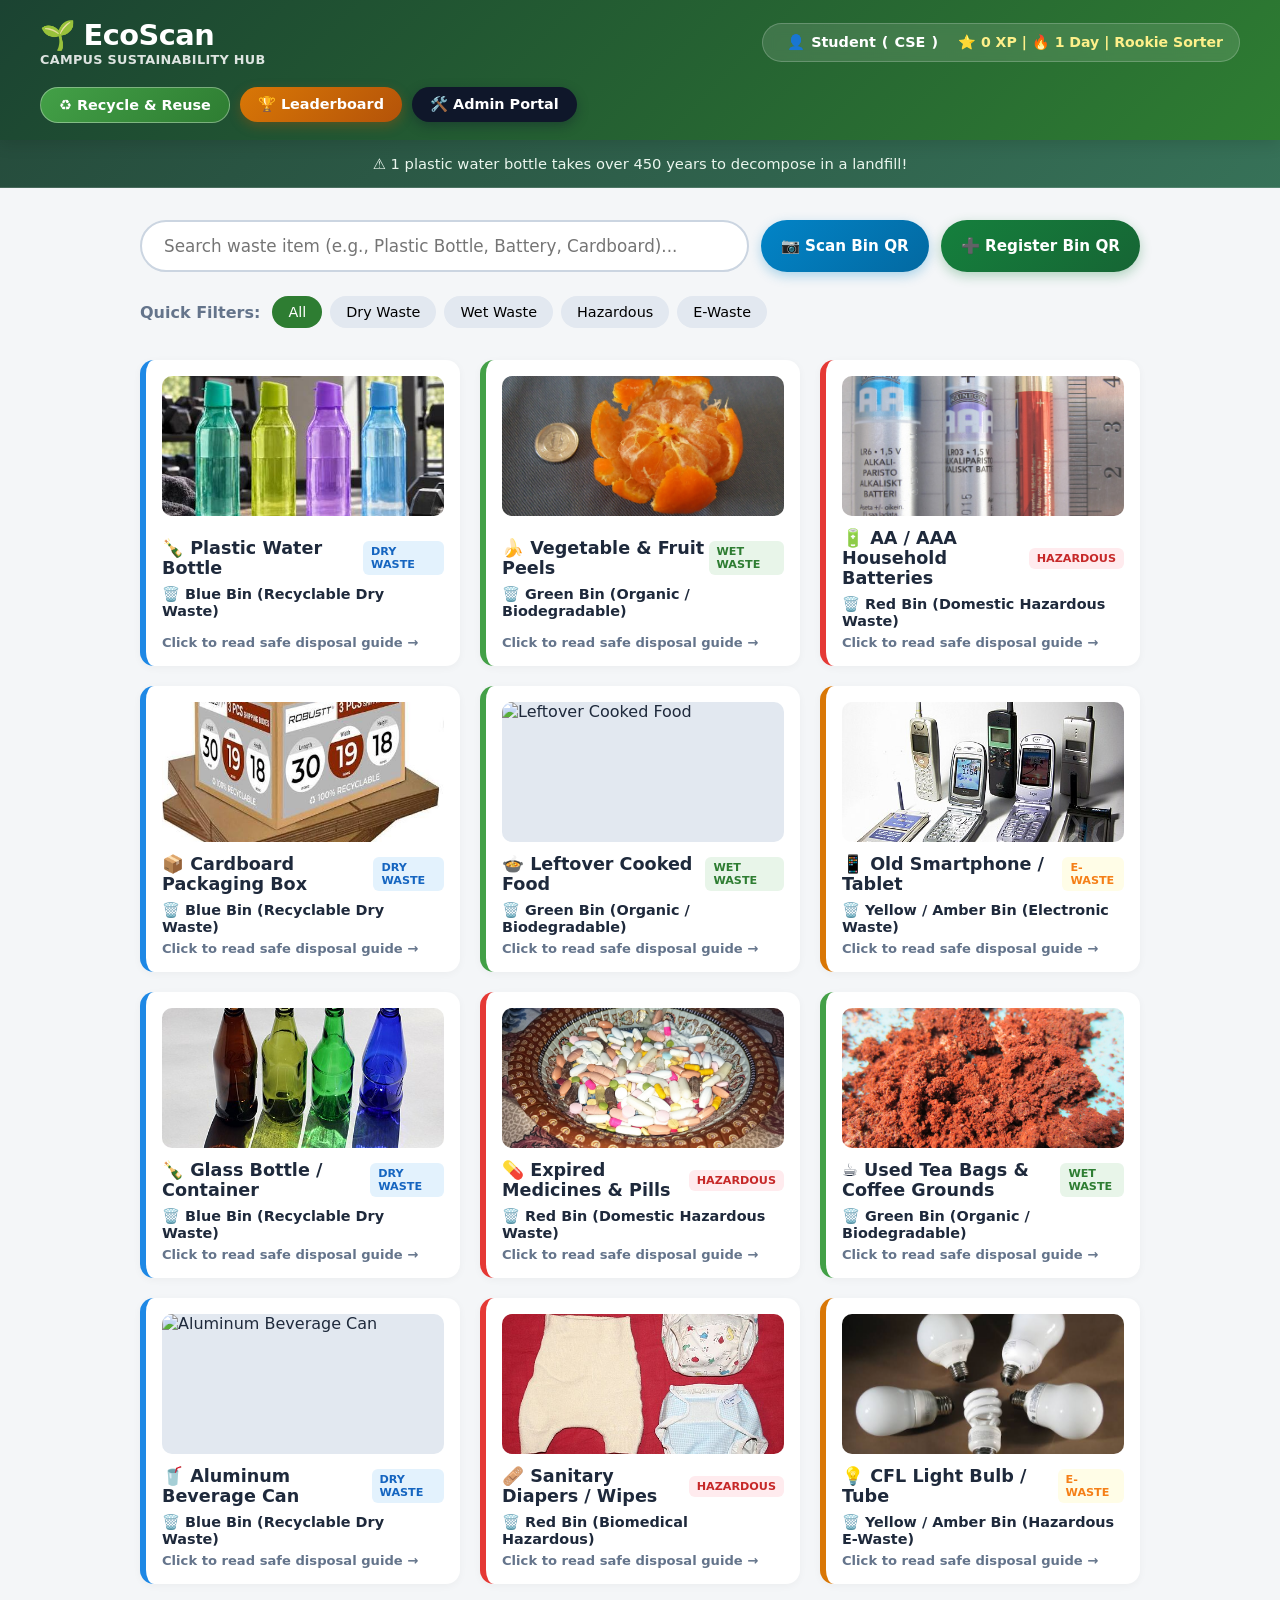
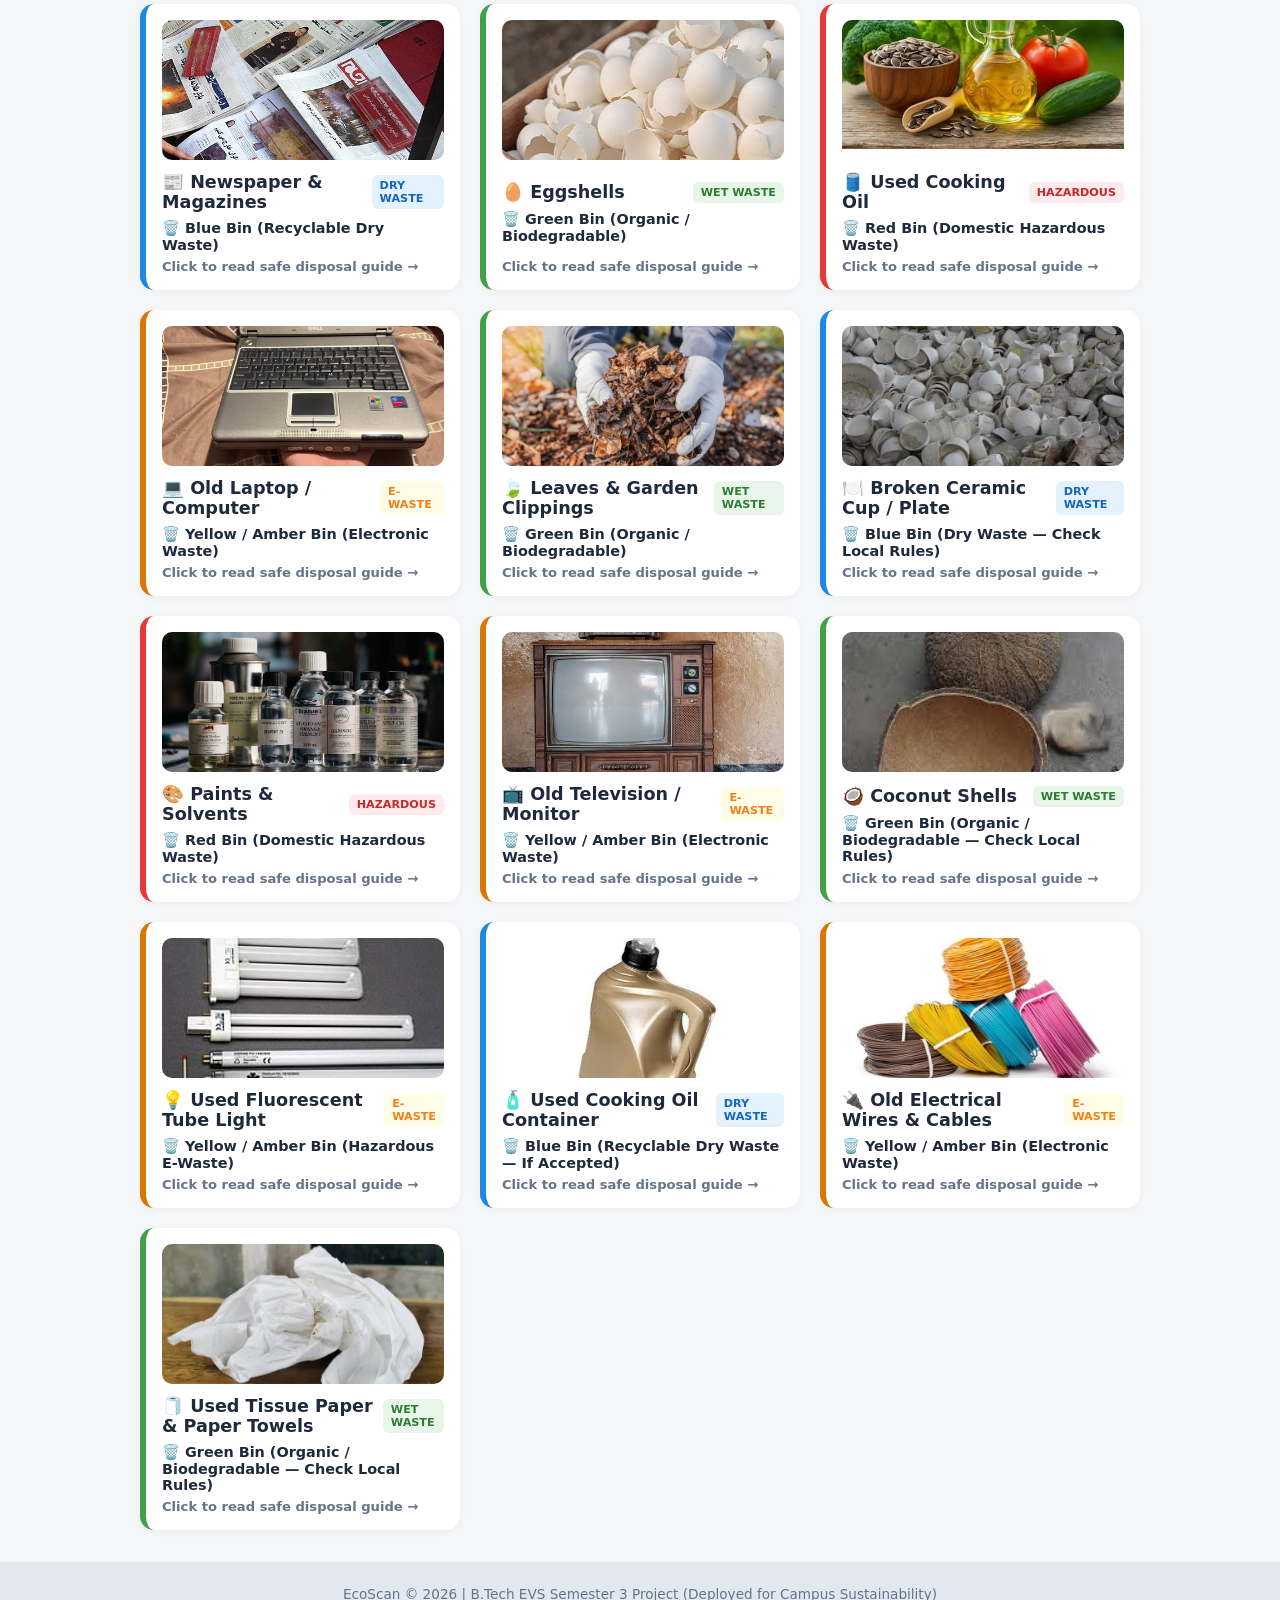
==== commit d6141a4f: "Integrate Recycle and Reuse section into EcoScan This update integrates the Recycle & Reuse section " ====
--- a/index.html
+++ b/index.html
@@ -5,6 +5,7 @@
     <meta name="viewport" content="width=device-width, initial-scale=1.0">
     <title>EcoScan - Smart Waste Disposal Guide & Campus IoT Node</title>
     <link rel="stylesheet" href="style.css">
+    <link rel="stylesheet" href="recycle.css">
 </head>
 <body>
 
@@ -29,6 +30,9 @@
 
             <!-- Right-aligned Quick Navigation Utilities -->
             <div class="nav-actions-group">
+                <button id="openRecycleBtn" class="nav-utility-btn recycle-nav-btn" title="Recycle &amp; Reuse DIY Tutorials" aria-pressed="false">
+                    ♻️ Recycle &amp; Reuse
+                </button>
                 <button id="openLeaderboardBtn" class="nav-utility-btn leaderboard-btn" title="View Stream Leaderboard">
                     🏆 Leaderboard
                 </button>
@@ -43,6 +47,8 @@
 
     <main class="main-container">
 
+        <!-- Existing home view (unchanged), wrapped so it can be hidden while Recycle & Reuse is open -->
+        <div id="wasteHomeView">
         <!-- Search & Control Action Bar -->
         <section class="search-section">
             <div class="search-bar-wrapper">
@@ -80,6 +86,33 @@
         <div id="noResults" class="no-results hidden">
             <p>🔍 No matching waste item found in the database.</p>
         </div>
+        </div>
+
+        <!-- Recycle & Reuse view (rendered by recycle.js) -->
+        <section id="recycleSection" class="recycle-section hidden" aria-labelledby="recycleHeading">
+            <div class="recycle-header">
+                <h2 id="recycleHeading">♻️ Recycle &amp; Reuse</h2>
+                <p>Turn everyday waste into something useful. Pick a material and follow a beginner-friendly video tutorial.</p>
+            </div>
+
+            <div class="recycle-layout">
+                <!-- Mobile toggle for the category menu -->
+                <button id="recycleMenuToggle" class="recycle-menu-toggle" aria-expanded="false" aria-controls="recycleSidebar">
+                    <span>☰ Browse Materials: <strong id="recycleMenuCurrent">All Tutorials</strong></span>
+                    <span aria-hidden="true">▾</span>
+                </button>
+
+                <aside id="recycleSidebar" class="recycle-sidebar" aria-label="Browse Materials">
+                    <h3 class="recycle-sidebar-title">Browse Materials</h3>
+                    <ul id="recycleCategoryList" class="recycle-category-list"></ul>
+                </aside>
+
+                <div class="recycle-content">
+                    <div id="recycleGrid" class="recycle-grid" aria-live="polite"></div>
+                    <div id="recycleDetail" class="recycle-detail hidden"></div>
+                </div>
+            </div>
+        </section>
 
     </main>
 
@@ -300,5 +333,6 @@
 
     <script src="data.js"></script>
     <script src="app.js"></script>
+    <script src="recycle.js"></script>
 </body>
 </html>
--- a/recycle.css
+++ b/recycle.css
@@ -0,0 +1,346 @@
+/* ==========================================================================
+   EcoScan - Recycle & Reuse (`recycle.css`)
+   Uses the colour variables from style.css. All class names start with
+   "recycle-" so nothing here can affect the existing pages.
+   ========================================================================== */
+
+/* Navbar button (re-uses .nav-utility-btn look) */
+.recycle-nav-btn {
+    background: linear-gradient(135deg, #43a047, #2e7d32);
+    border: 1px solid rgba(255, 255, 255, 0.35);
+}
+.recycle-nav-btn.active {
+    background: #ffffff;
+    color: var(--primary-dark);
+}
+
+/* Section header */
+.recycle-header {
+    margin-bottom: 1.25rem;
+}
+.recycle-header h2 {
+    font-size: 1.6rem;
+    color: var(--primary-dark);
+    margin-bottom: 4px;
+}
+.recycle-header p {
+    color: var(--text-muted);
+    font-size: 0.95rem;
+}
+
+/* Layout: sidebar left, content right */
+.recycle-layout {
+    display: grid;
+    grid-template-columns: 240px 1fr;
+    gap: 24px;
+    align-items: start;
+}
+
+/* Sidebar (Amazon-style category list) */
+.recycle-sidebar {
+    background: var(--card-bg);
+    border: 1px solid var(--border-color);
+    border-radius: 12px;
+    box-shadow: var(--shadow-sm);
+    padding: 14px 8px;
+    position: sticky;
+    top: 96px;
+}
+.recycle-sidebar-title {
+    font-size: 1rem;
+    color: var(--text-dark);
+    padding: 0 10px 10px;
+    margin-bottom: 6px;
+    border-bottom: 1px solid #e2e8f0;
+}
+.recycle-category-list {
+    list-style: none;
+}
+.recycle-category-btn {
+    width: 100%;
+    display: flex;
+    align-items: center;
+    gap: 10px;
+    padding: 10px 12px;
+    background: transparent;
+    border: none;
+    border-left: 4px solid transparent;
+    border-radius: 6px;
+    font-size: 0.95rem;
+    color: var(--text-dark);
+    text-align: left;
+    cursor: pointer;
+    transition: background 0.15s ease;
+}
+.recycle-category-btn:hover {
+    background: #f1f5f9;
+}
+.recycle-category-btn.active {
+    background: #e8f5e9;
+    border-left-color: var(--primary-green);
+    color: var(--primary-dark);
+    font-weight: 700;
+}
+.recycle-cat-name {
+    flex: 1;
+}
+.recycle-cat-count {
+    font-size: 0.75rem;
+    background: #e2e8f0;
+    color: var(--text-muted);
+    border-radius: 10px;
+    padding: 1px 8px;
+}
+.recycle-category-btn.active .recycle-cat-count {
+    background: var(--primary-green);
+    color: #fff;
+}
+
+/* Visible keyboard focus for every new control */
+.recycle-category-btn:focus-visible,
+.recycle-menu-toggle:focus-visible,
+.recycle-watch-btn:focus-visible,
+.recycle-back-btn:focus-visible,
+.recycle-yt-link a:focus-visible,
+.recycle-nav-btn:focus-visible,
+.recycle-detail-title:focus-visible {
+    outline: 3px solid var(--accent-gold);
+    outline-offset: 2px;
+}
+
+/* Mobile menu toggle is hidden on desktop */
+.recycle-menu-toggle {
+    display: none;
+}
+
+/* Tutorial cards */
+.recycle-grid {
+    display: grid;
+    grid-template-columns: repeat(auto-fill, minmax(250px, 1fr));
+    gap: 20px;
+}
+.recycle-card {
+    background: var(--card-bg);
+    border-radius: 12px;
+    box-shadow: var(--shadow-sm);
+    overflow: hidden;
+    display: flex;
+    flex-direction: column;
+    transition: transform 0.2s ease, box-shadow 0.2s ease;
+}
+.recycle-card:hover {
+    transform: translateY(-3px);
+    box-shadow: var(--shadow-md);
+}
+.recycle-thumb {
+    position: relative;
+    aspect-ratio: 16 / 9;
+    background: #e2e8f0;
+}
+.recycle-thumb img {
+    width: 100%;
+    height: 100%;
+    object-fit: cover;
+    display: block;
+}
+.recycle-play {
+    position: absolute;
+    top: 50%;
+    left: 50%;
+    transform: translate(-50%, -50%);
+    width: 48px;
+    height: 48px;
+    border-radius: 50%;
+    background: rgba(0, 0, 0, 0.6);
+    color: #fff;
+    display: flex;
+    align-items: center;
+    justify-content: center;
+    font-size: 1.1rem;
+    padding-left: 3px;
+}
+.recycle-card-body {
+    padding: 14px;
+    display: flex;
+    flex-direction: column;
+    gap: 8px;
+    flex: 1;
+}
+.recycle-badge {
+    align-self: flex-start;
+    background: #e8f5e9;
+    color: var(--primary-green);
+}
+.recycle-card-title {
+    font-size: 1.05rem;
+    color: var(--text-dark);
+}
+.recycle-card-summary {
+    font-size: 0.88rem;
+    color: var(--text-muted);
+    flex: 1;
+}
+.recycle-watch-btn {
+    background: var(--primary-green);
+    color: #fff;
+    border: none;
+    border-radius: 8px;
+    padding: 10px 14px;
+    font-size: 0.95rem;
+    font-weight: 700;
+    cursor: pointer;
+    transition: background 0.2s ease;
+}
+.recycle-watch-btn:hover {
+    background: var(--primary-dark);
+}
+
+.recycle-empty {
+    grid-column: 1 / -1;
+    background: var(--card-bg);
+    border: 1px dashed var(--border-color);
+    border-radius: 12px;
+    padding: 2.5rem 1rem;
+    text-align: center;
+    color: var(--text-muted);
+    line-height: 1.6;
+}
+
+/* Tutorial detail view */
+.recycle-detail {
+    background: var(--card-bg);
+    border-radius: 12px;
+    box-shadow: var(--shadow-sm);
+    padding: 20px;
+}
+.recycle-back-btn {
+    background: #e2e8f0;
+    border: none;
+    border-radius: 20px;
+    padding: 8px 16px;
+    font-size: 0.9rem;
+    font-weight: 600;
+    cursor: pointer;
+    margin-bottom: 14px;
+    display: inline-block;
+}
+.recycle-back-btn:hover {
+    background: #cbd5e1;
+}
+.recycle-detail-title {
+    font-size: 1.5rem;
+    color: var(--primary-dark);
+    margin: 8px 0 14px;
+}
+.recycle-video-wrap {
+    position: relative;
+    aspect-ratio: 16 / 9;
+    border-radius: 12px;
+    overflow: hidden;
+    background: #000;
+}
+.recycle-video-wrap iframe {
+    position: absolute;
+    inset: 0;
+    width: 100%;
+    height: 100%;
+    border: 0;
+}
+.recycle-yt-link {
+    margin: 8px 0 16px;
+    font-size: 0.85rem;
+}
+.recycle-yt-link a {
+    color: var(--primary-green);
+    font-weight: 600;
+}
+.recycle-info-grid {
+    display: grid;
+    grid-template-columns: 1fr 1fr;
+    gap: 16px;
+}
+.recycle-info-box {
+    background: #f8fafc;
+    border: 1px solid #e2e8f0;
+    border-radius: 12px;
+    padding: 16px;
+}
+.recycle-info-box h4 {
+    margin-bottom: 10px;
+    color: var(--text-dark);
+}
+.recycle-materials {
+    padding-left: 20px;
+    line-height: 1.7;
+    font-size: 0.95rem;
+}
+.recycle-steps {
+    list-style: none;
+    display: flex;
+    flex-direction: column;
+    gap: 10px;
+}
+.recycle-step {
+    display: flex;
+    gap: 10px;
+    align-items: flex-start;
+    font-size: 0.95rem;
+    line-height: 1.5;
+}
+.recycle-step-number {
+    flex: 0 0 26px;
+    height: 26px;
+    border-radius: 50%;
+    background: var(--primary-green);
+    color: #fff;
+    font-size: 0.8rem;
+    font-weight: 700;
+    display: flex;
+    align-items: center;
+    justify-content: center;
+}
+
+/* Tablet / mobile: sidebar becomes a collapsible menu */
+@media (max-width: 800px) {
+    .recycle-layout {
+        grid-template-columns: 1fr;
+        gap: 14px;
+    }
+    .recycle-menu-toggle {
+        display: flex;
+        justify-content: space-between;
+        align-items: center;
+        width: 100%;
+        background: var(--card-bg);
+        border: 1px solid var(--border-color);
+        border-radius: 10px;
+        padding: 12px 14px;
+        font-size: 0.95rem;
+        cursor: pointer;
+        box-shadow: var(--shadow-sm);
+    }
+    .recycle-sidebar {
+        display: none;
+        position: static;
+    }
+    .recycle-sidebar.open {
+        display: block;
+    }
+    .recycle-info-grid {
+        grid-template-columns: 1fr;
+    }
+}
+
+@media (prefers-reduced-motion: reduce) {
+    .recycle-card,
+    .recycle-card:hover {
+        transition: none;
+        transform: none;
+    }
+}
+
+/* Make sure the shared .hidden helper always wins inside this section */
+.recycle-section .hidden,
+.recycle-section.hidden {
+    display: none !important;
+}
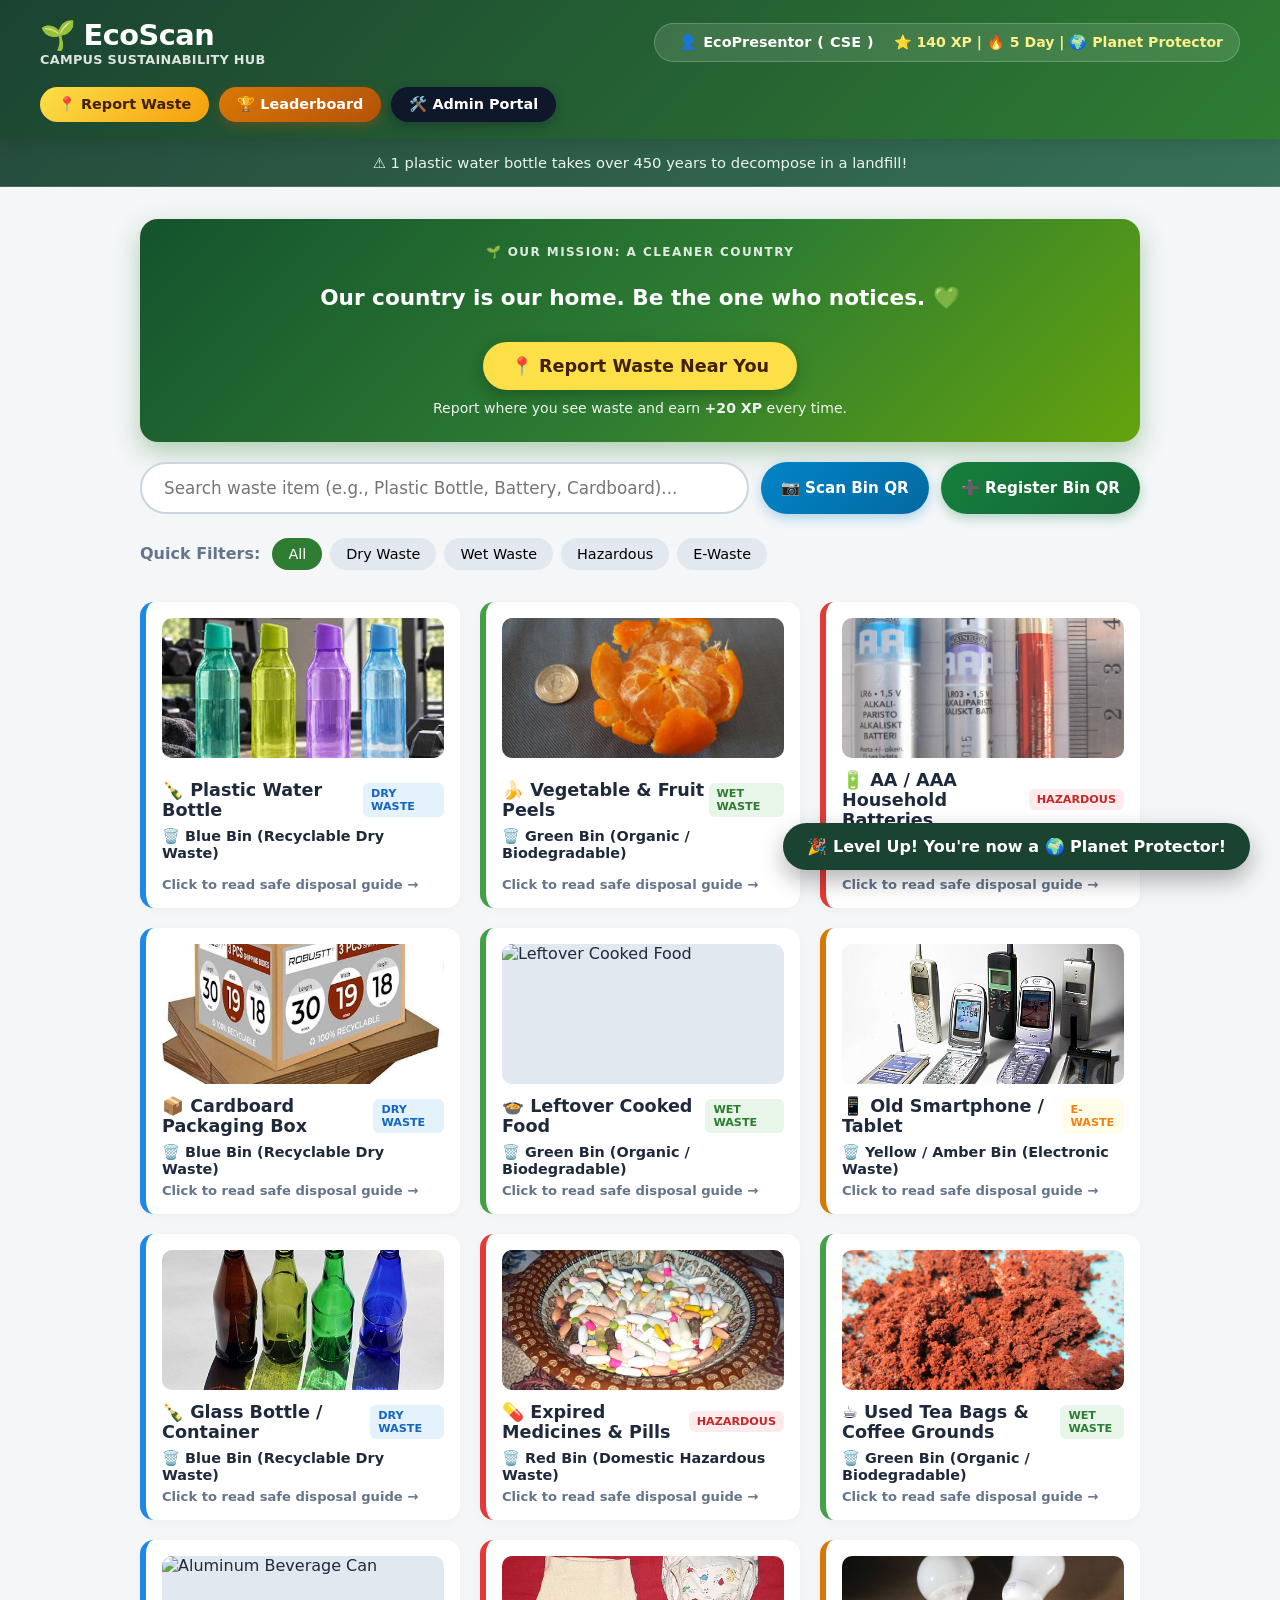
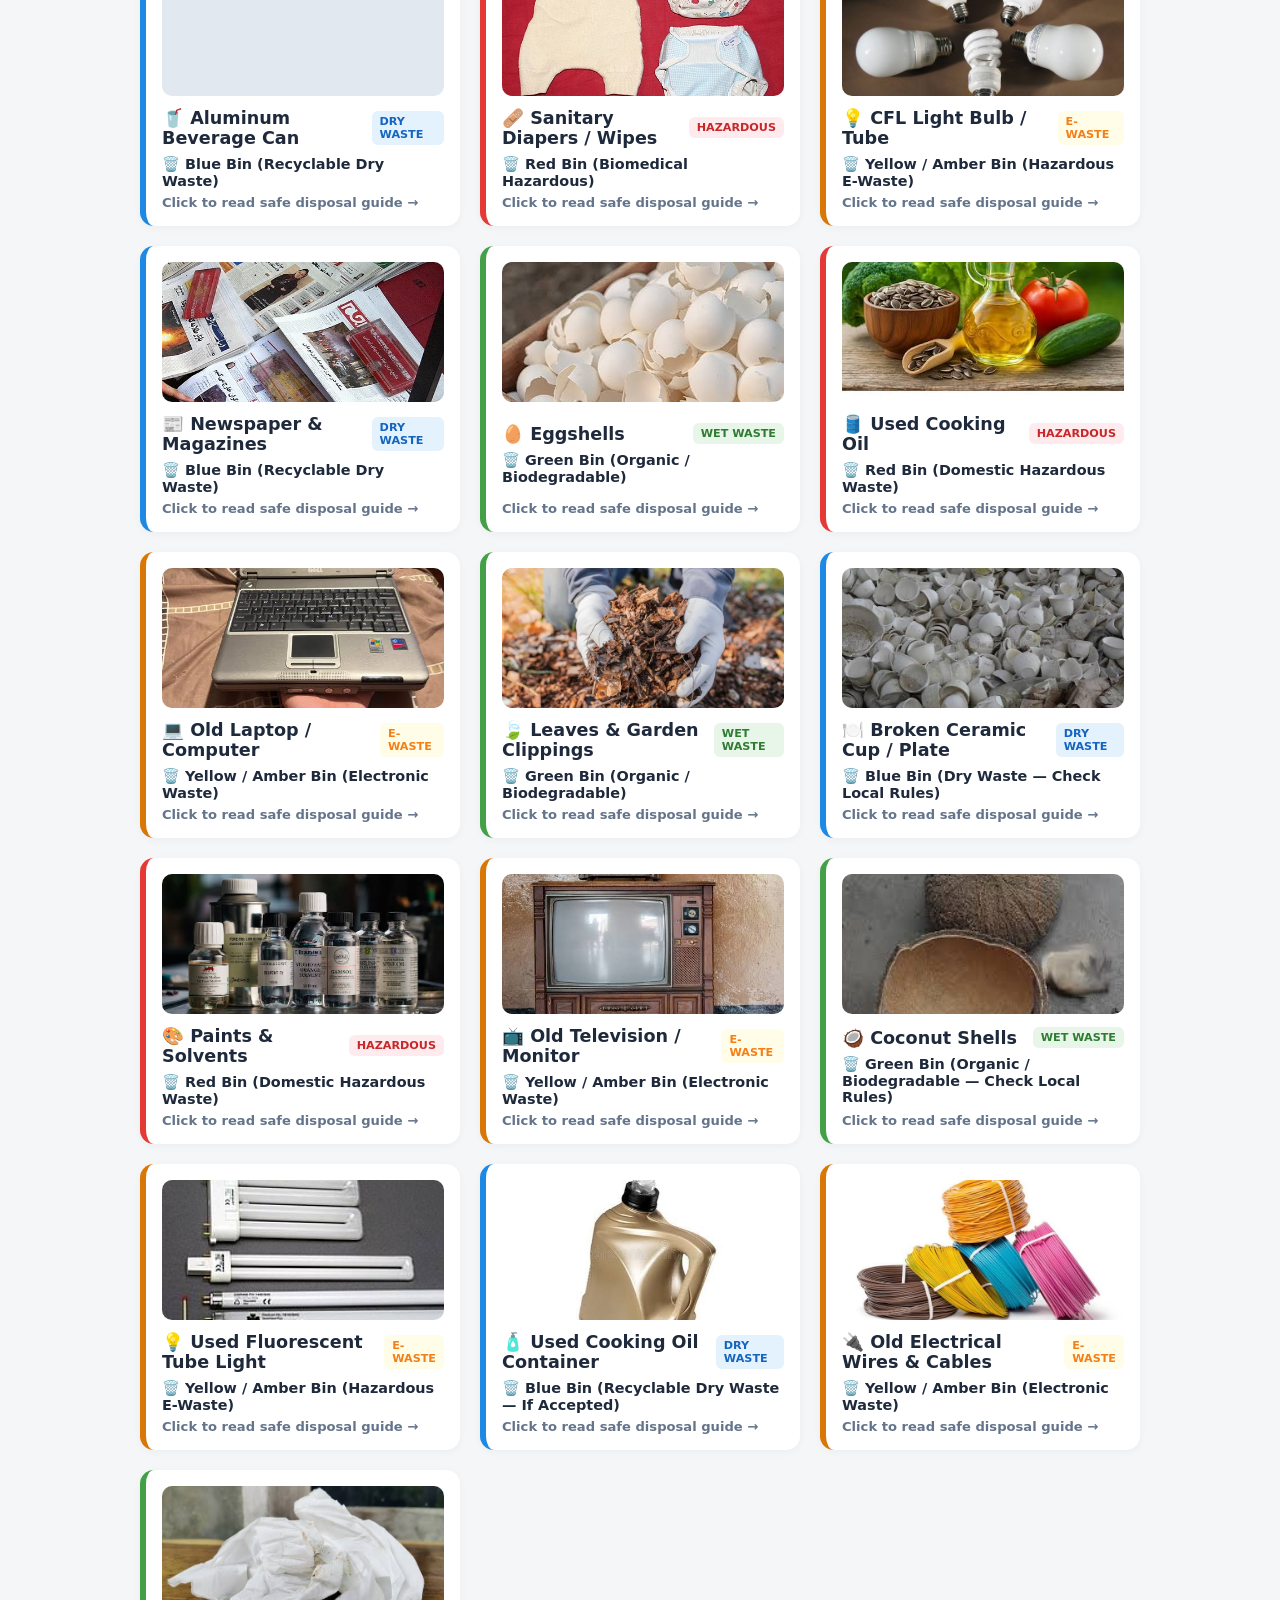
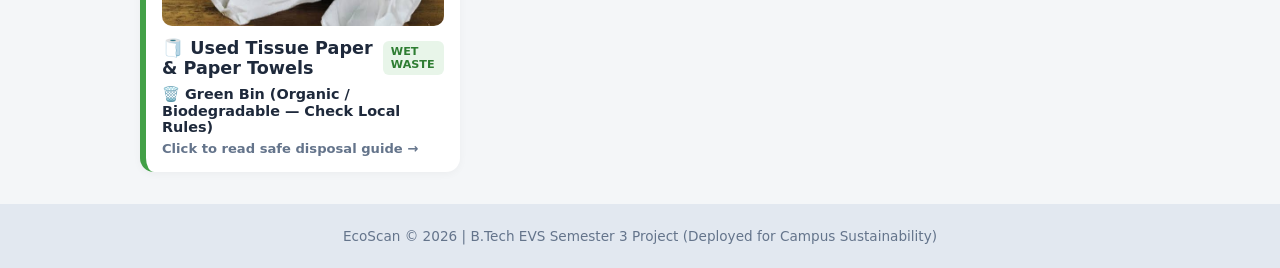
==== commit 30f28dc4: "Add waste reporting onboarding feature" ====
--- a/index.html
+++ b/index.html
@@ -5,7 +5,6 @@
     <meta name="viewport" content="width=device-width, initial-scale=1.0">
     <title>EcoScan - Smart Waste Disposal Guide & Campus IoT Node</title>
     <link rel="stylesheet" href="style.css">
-    <link rel="stylesheet" href="recycle.css">
 </head>
 <body>
 
@@ -30,9 +29,6 @@
 
             <!-- Right-aligned Quick Navigation Utilities -->
             <div class="nav-actions-group">
-                <button id="openRecycleBtn" class="nav-utility-btn recycle-nav-btn" title="Recycle &amp; Reuse DIY Tutorials" aria-pressed="false">
-                    ♻️ Recycle &amp; Reuse
-                </button>
                 <button id="openLeaderboardBtn" class="nav-utility-btn leaderboard-btn" title="View Stream Leaderboard">
                     🏆 Leaderboard
                 </button>
@@ -47,8 +43,6 @@
 
     <main class="main-container">
 
-        <!-- Existing home view (unchanged), wrapped so it can be hidden while Recycle & Reuse is open -->
-        <div id="wasteHomeView">
         <!-- Search & Control Action Bar -->
         <section class="search-section">
             <div class="search-bar-wrapper">
@@ -86,33 +80,6 @@
         <div id="noResults" class="no-results hidden">
             <p>🔍 No matching waste item found in the database.</p>
         </div>
-        </div>
-
-        <!-- Recycle & Reuse view (rendered by recycle.js) -->
-        <section id="recycleSection" class="recycle-section hidden" aria-labelledby="recycleHeading">
-            <div class="recycle-header">
-                <h2 id="recycleHeading">♻️ Recycle &amp; Reuse</h2>
-                <p>Turn everyday waste into something useful. Pick a material and follow a beginner-friendly video tutorial.</p>
-            </div>
-
-            <div class="recycle-layout">
-                <!-- Mobile toggle for the category menu -->
-                <button id="recycleMenuToggle" class="recycle-menu-toggle" aria-expanded="false" aria-controls="recycleSidebar">
-                    <span>☰ Browse Materials: <strong id="recycleMenuCurrent">All Tutorials</strong></span>
-                    <span aria-hidden="true">▾</span>
-                </button>
-
-                <aside id="recycleSidebar" class="recycle-sidebar" aria-label="Browse Materials">
-                    <h3 class="recycle-sidebar-title">Browse Materials</h3>
-                    <ul id="recycleCategoryList" class="recycle-category-list"></ul>
-                </aside>
-
-                <div class="recycle-content">
-                    <div id="recycleGrid" class="recycle-grid" aria-live="polite"></div>
-                    <div id="recycleDetail" class="recycle-detail hidden"></div>
-                </div>
-            </div>
-        </section>
 
     </main>
 
@@ -333,6 +300,6 @@
 
     <script src="data.js"></script>
     <script src="app.js"></script>
-    <script src="recycle.js"></script>
+    <script src="onboarding.js"></script>
 </body>
 </html>
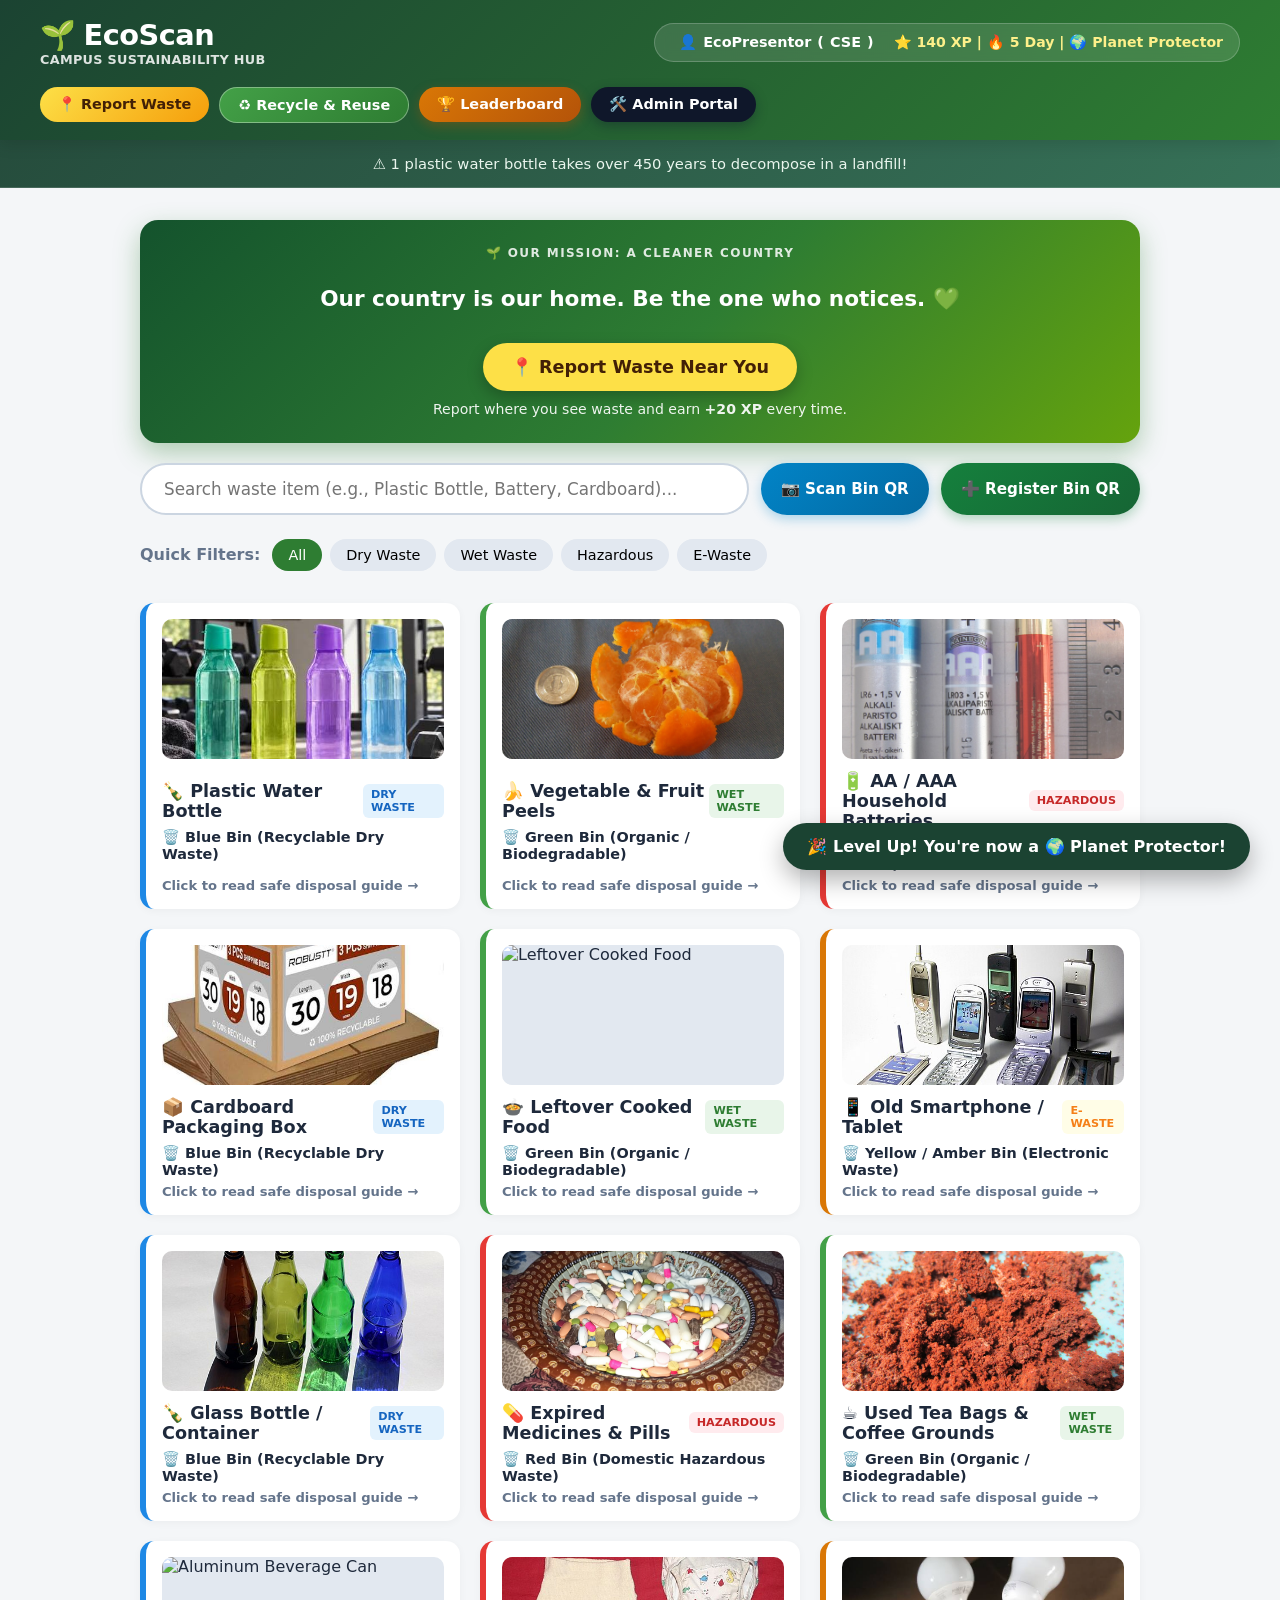
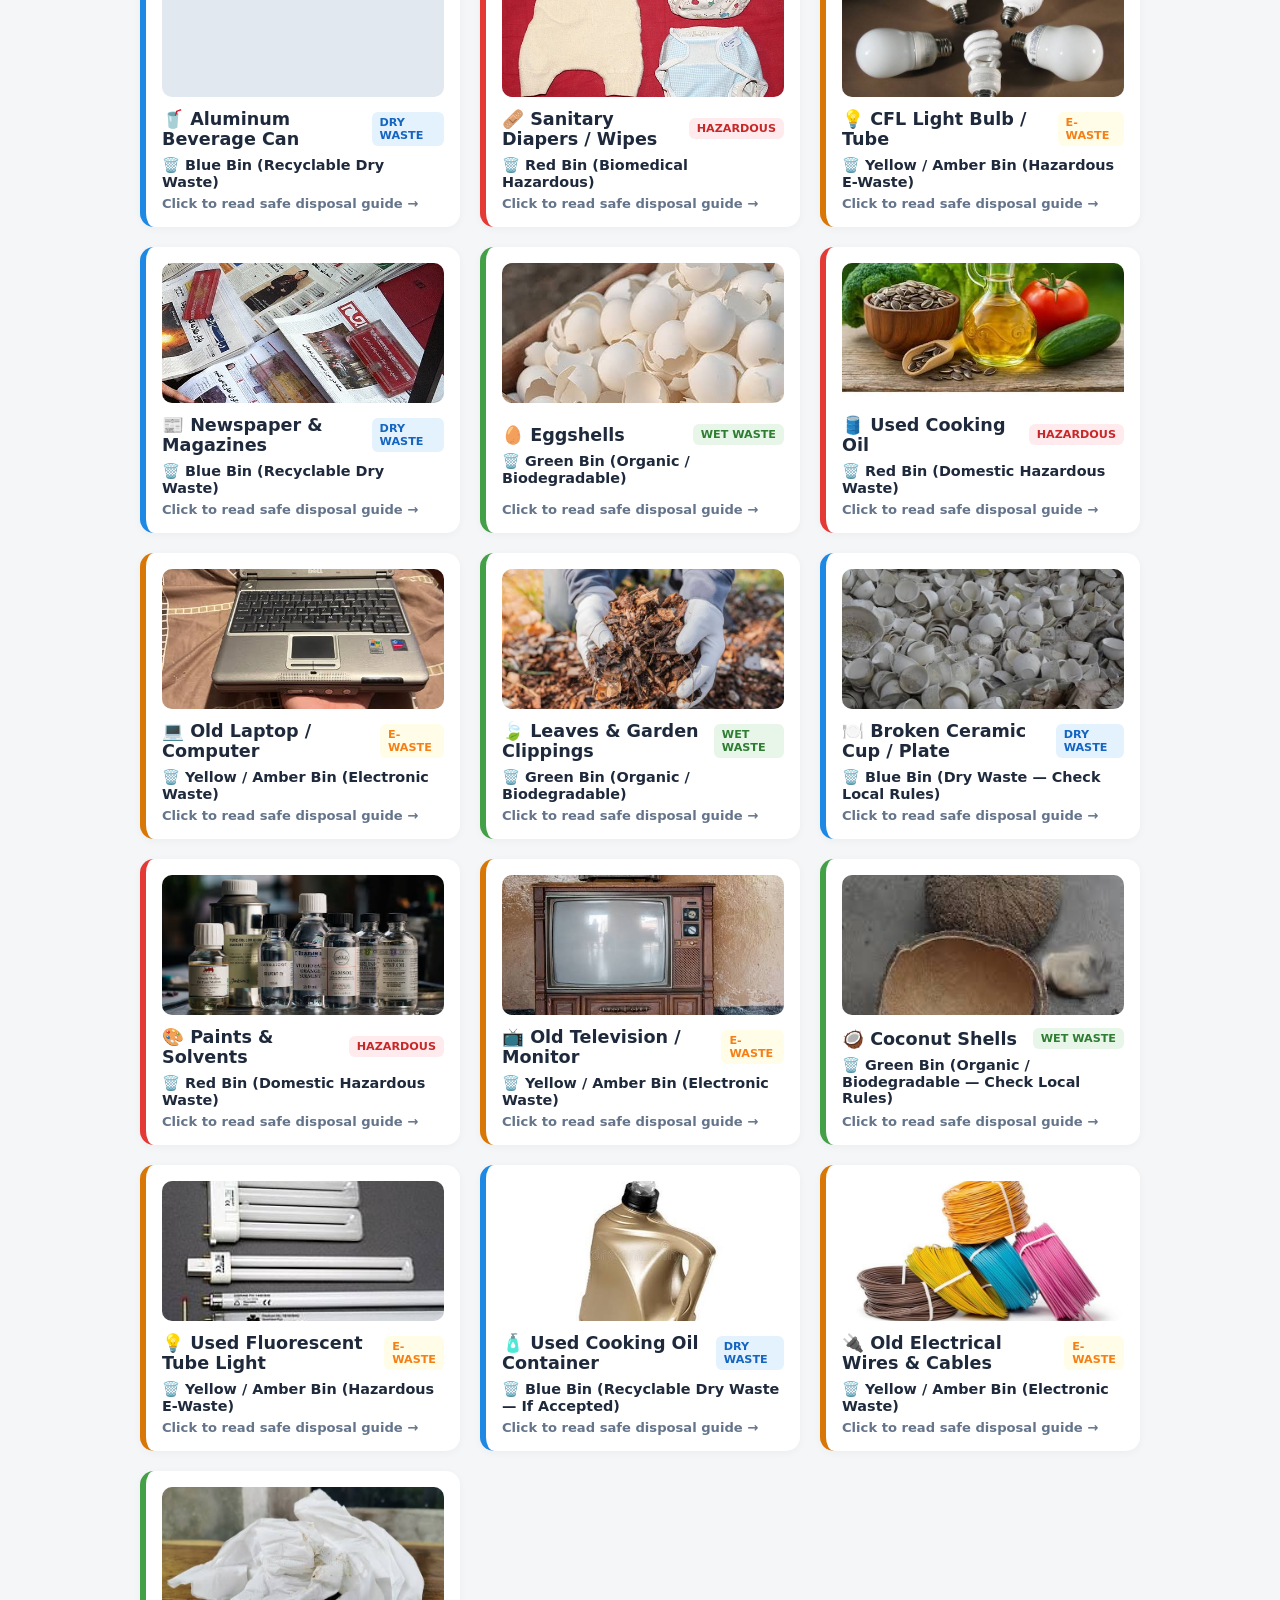
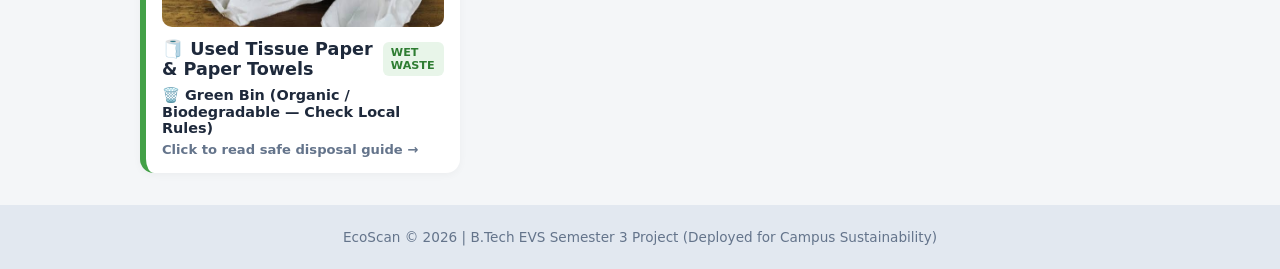
==== commit d1c3a2b3: "Merge branch 'master' into onboarding-feature" ====
--- a/index.html
+++ b/index.html
@@ -5,6 +5,7 @@
     <meta name="viewport" content="width=device-width, initial-scale=1.0">
     <title>EcoScan - Smart Waste Disposal Guide & Campus IoT Node</title>
     <link rel="stylesheet" href="style.css">
+    <link rel="stylesheet" href="recycle.css">
 </head>
 <body>
 
@@ -29,6 +30,9 @@
 
             <!-- Right-aligned Quick Navigation Utilities -->
             <div class="nav-actions-group">
+                <button id="openRecycleBtn" class="nav-utility-btn recycle-nav-btn" title="Recycle &amp; Reuse DIY Tutorials" aria-pressed="false">
+                    ♻️ Recycle &amp; Reuse
+                </button>
                 <button id="openLeaderboardBtn" class="nav-utility-btn leaderboard-btn" title="View Stream Leaderboard">
                     🏆 Leaderboard
                 </button>
@@ -43,6 +47,8 @@
 
     <main class="main-container">
 
+        <!-- Existing home view (unchanged), wrapped so it can be hidden while Recycle & Reuse is open -->
+        <div id="wasteHomeView">
         <!-- Search & Control Action Bar -->
         <section class="search-section">
             <div class="search-bar-wrapper">
@@ -80,6 +86,33 @@
         <div id="noResults" class="no-results hidden">
             <p>🔍 No matching waste item found in the database.</p>
         </div>
+        </div>
+
+        <!-- Recycle & Reuse view (rendered by recycle.js) -->
+        <section id="recycleSection" class="recycle-section hidden" aria-labelledby="recycleHeading">
+            <div class="recycle-header">
+                <h2 id="recycleHeading">♻️ Recycle &amp; Reuse</h2>
+                <p>Turn everyday waste into something useful. Pick a material and follow a beginner-friendly video tutorial.</p>
+            </div>
+
+            <div class="recycle-layout">
+                <!-- Mobile toggle for the category menu -->
+                <button id="recycleMenuToggle" class="recycle-menu-toggle" aria-expanded="false" aria-controls="recycleSidebar">
+                    <span>☰ Browse Materials: <strong id="recycleMenuCurrent">All Tutorials</strong></span>
+                    <span aria-hidden="true">▾</span>
+                </button>
+
+                <aside id="recycleSidebar" class="recycle-sidebar" aria-label="Browse Materials">
+                    <h3 class="recycle-sidebar-title">Browse Materials</h3>
+                    <ul id="recycleCategoryList" class="recycle-category-list"></ul>
+                </aside>
+
+                <div class="recycle-content">
+                    <div id="recycleGrid" class="recycle-grid" aria-live="polite"></div>
+                    <div id="recycleDetail" class="recycle-detail hidden"></div>
+                </div>
+            </div>
+        </section>
 
     </main>
 
@@ -301,5 +334,6 @@
     <script src="data.js"></script>
     <script src="app.js"></script>
     <script src="onboarding.js"></script>
+    <script src="recycle.js"></script>
 </body>
 </html>
--- a/recycle.css
+++ b/recycle.css
@@ -0,0 +1,346 @@
+/* ==========================================================================
+   EcoScan - Recycle & Reuse (`recycle.css`)
+   Uses the colour variables from style.css. All class names start with
+   "recycle-" so nothing here can affect the existing pages.
+   ========================================================================== */
+
+/* Navbar button (re-uses .nav-utility-btn look) */
+.recycle-nav-btn {
+    background: linear-gradient(135deg, #43a047, #2e7d32);
+    border: 1px solid rgba(255, 255, 255, 0.35);
+}
+.recycle-nav-btn.active {
+    background: #ffffff;
+    color: var(--primary-dark);
+}
+
+/* Section header */
+.recycle-header {
+    margin-bottom: 1.25rem;
+}
+.recycle-header h2 {
+    font-size: 1.6rem;
+    color: var(--primary-dark);
+    margin-bottom: 4px;
+}
+.recycle-header p {
+    color: var(--text-muted);
+    font-size: 0.95rem;
+}
+
+/* Layout: sidebar left, content right */
+.recycle-layout {
+    display: grid;
+    grid-template-columns: 240px 1fr;
+    gap: 24px;
+    align-items: start;
+}
+
+/* Sidebar (Amazon-style category list) */
+.recycle-sidebar {
+    background: var(--card-bg);
+    border: 1px solid var(--border-color);
+    border-radius: 12px;
+    box-shadow: var(--shadow-sm);
+    padding: 14px 8px;
+    position: sticky;
+    top: 96px;
+}
+.recycle-sidebar-title {
+    font-size: 1rem;
+    color: var(--text-dark);
+    padding: 0 10px 10px;
+    margin-bottom: 6px;
+    border-bottom: 1px solid #e2e8f0;
+}
+.recycle-category-list {
+    list-style: none;
+}
+.recycle-category-btn {
+    width: 100%;
+    display: flex;
+    align-items: center;
+    gap: 10px;
+    padding: 10px 12px;
+    background: transparent;
+    border: none;
+    border-left: 4px solid transparent;
+    border-radius: 6px;
+    font-size: 0.95rem;
+    color: var(--text-dark);
+    text-align: left;
+    cursor: pointer;
+    transition: background 0.15s ease;
+}
+.recycle-category-btn:hover {
+    background: #f1f5f9;
+}
+.recycle-category-btn.active {
+    background: #e8f5e9;
+    border-left-color: var(--primary-green);
+    color: var(--primary-dark);
+    font-weight: 700;
+}
+.recycle-cat-name {
+    flex: 1;
+}
+.recycle-cat-count {
+    font-size: 0.75rem;
+    background: #e2e8f0;
+    color: var(--text-muted);
+    border-radius: 10px;
+    padding: 1px 8px;
+}
+.recycle-category-btn.active .recycle-cat-count {
+    background: var(--primary-green);
+    color: #fff;
+}
+
+/* Visible keyboard focus for every new control */
+.recycle-category-btn:focus-visible,
+.recycle-menu-toggle:focus-visible,
+.recycle-watch-btn:focus-visible,
+.recycle-back-btn:focus-visible,
+.recycle-yt-link a:focus-visible,
+.recycle-nav-btn:focus-visible,
+.recycle-detail-title:focus-visible {
+    outline: 3px solid var(--accent-gold);
+    outline-offset: 2px;
+}
+
+/* Mobile menu toggle is hidden on desktop */
+.recycle-menu-toggle {
+    display: none;
+}
+
+/* Tutorial cards */
+.recycle-grid {
+    display: grid;
+    grid-template-columns: repeat(auto-fill, minmax(250px, 1fr));
+    gap: 20px;
+}
+.recycle-card {
+    background: var(--card-bg);
+    border-radius: 12px;
+    box-shadow: var(--shadow-sm);
+    overflow: hidden;
+    display: flex;
+    flex-direction: column;
+    transition: transform 0.2s ease, box-shadow 0.2s ease;
+}
+.recycle-card:hover {
+    transform: translateY(-3px);
+    box-shadow: var(--shadow-md);
+}
+.recycle-thumb {
+    position: relative;
+    aspect-ratio: 16 / 9;
+    background: #e2e8f0;
+}
+.recycle-thumb img {
+    width: 100%;
+    height: 100%;
+    object-fit: cover;
+    display: block;
+}
+.recycle-play {
+    position: absolute;
+    top: 50%;
+    left: 50%;
+    transform: translate(-50%, -50%);
+    width: 48px;
+    height: 48px;
+    border-radius: 50%;
+    background: rgba(0, 0, 0, 0.6);
+    color: #fff;
+    display: flex;
+    align-items: center;
+    justify-content: center;
+    font-size: 1.1rem;
+    padding-left: 3px;
+}
+.recycle-card-body {
+    padding: 14px;
+    display: flex;
+    flex-direction: column;
+    gap: 8px;
+    flex: 1;
+}
+.recycle-badge {
+    align-self: flex-start;
+    background: #e8f5e9;
+    color: var(--primary-green);
+}
+.recycle-card-title {
+    font-size: 1.05rem;
+    color: var(--text-dark);
+}
+.recycle-card-summary {
+    font-size: 0.88rem;
+    color: var(--text-muted);
+    flex: 1;
+}
+.recycle-watch-btn {
+    background: var(--primary-green);
+    color: #fff;
+    border: none;
+    border-radius: 8px;
+    padding: 10px 14px;
+    font-size: 0.95rem;
+    font-weight: 700;
+    cursor: pointer;
+    transition: background 0.2s ease;
+}
+.recycle-watch-btn:hover {
+    background: var(--primary-dark);
+}
+
+.recycle-empty {
+    grid-column: 1 / -1;
+    background: var(--card-bg);
+    border: 1px dashed var(--border-color);
+    border-radius: 12px;
+    padding: 2.5rem 1rem;
+    text-align: center;
+    color: var(--text-muted);
+    line-height: 1.6;
+}
+
+/* Tutorial detail view */
+.recycle-detail {
+    background: var(--card-bg);
+    border-radius: 12px;
+    box-shadow: var(--shadow-sm);
+    padding: 20px;
+}
+.recycle-back-btn {
+    background: #e2e8f0;
+    border: none;
+    border-radius: 20px;
+    padding: 8px 16px;
+    font-size: 0.9rem;
+    font-weight: 600;
+    cursor: pointer;
+    margin-bottom: 14px;
+    display: inline-block;
+}
+.recycle-back-btn:hover {
+    background: #cbd5e1;
+}
+.recycle-detail-title {
+    font-size: 1.5rem;
+    color: var(--primary-dark);
+    margin: 8px 0 14px;
+}
+.recycle-video-wrap {
+    position: relative;
+    aspect-ratio: 16 / 9;
+    border-radius: 12px;
+    overflow: hidden;
+    background: #000;
+}
+.recycle-video-wrap iframe {
+    position: absolute;
+    inset: 0;
+    width: 100%;
+    height: 100%;
+    border: 0;
+}
+.recycle-yt-link {
+    margin: 8px 0 16px;
+    font-size: 0.85rem;
+}
+.recycle-yt-link a {
+    color: var(--primary-green);
+    font-weight: 600;
+}
+.recycle-info-grid {
+    display: grid;
+    grid-template-columns: 1fr 1fr;
+    gap: 16px;
+}
+.recycle-info-box {
+    background: #f8fafc;
+    border: 1px solid #e2e8f0;
+    border-radius: 12px;
+    padding: 16px;
+}
+.recycle-info-box h4 {
+    margin-bottom: 10px;
+    color: var(--text-dark);
+}
+.recycle-materials {
+    padding-left: 20px;
+    line-height: 1.7;
+    font-size: 0.95rem;
+}
+.recycle-steps {
+    list-style: none;
+    display: flex;
+    flex-direction: column;
+    gap: 10px;
+}
+.recycle-step {
+    display: flex;
+    gap: 10px;
+    align-items: flex-start;
+    font-size: 0.95rem;
+    line-height: 1.5;
+}
+.recycle-step-number {
+    flex: 0 0 26px;
+    height: 26px;
+    border-radius: 50%;
+    background: var(--primary-green);
+    color: #fff;
+    font-size: 0.8rem;
+    font-weight: 700;
+    display: flex;
+    align-items: center;
+    justify-content: center;
+}
+
+/* Tablet / mobile: sidebar becomes a collapsible menu */
+@media (max-width: 800px) {
+    .recycle-layout {
+        grid-template-columns: 1fr;
+        gap: 14px;
+    }
+    .recycle-menu-toggle {
+        display: flex;
+        justify-content: space-between;
+        align-items: center;
+        width: 100%;
+        background: var(--card-bg);
+        border: 1px solid var(--border-color);
+        border-radius: 10px;
+        padding: 12px 14px;
+        font-size: 0.95rem;
+        cursor: pointer;
+        box-shadow: var(--shadow-sm);
+    }
+    .recycle-sidebar {
+        display: none;
+        position: static;
+    }
+    .recycle-sidebar.open {
+        display: block;
+    }
+    .recycle-info-grid {
+        grid-template-columns: 1fr;
+    }
+}
+
+@media (prefers-reduced-motion: reduce) {
+    .recycle-card,
+    .recycle-card:hover {
+        transition: none;
+        transform: none;
+    }
+}
+
+/* Make sure the shared .hidden helper always wins inside this section */
+.recycle-section .hidden,
+.recycle-section.hidden {
+    display: none !important;
+}
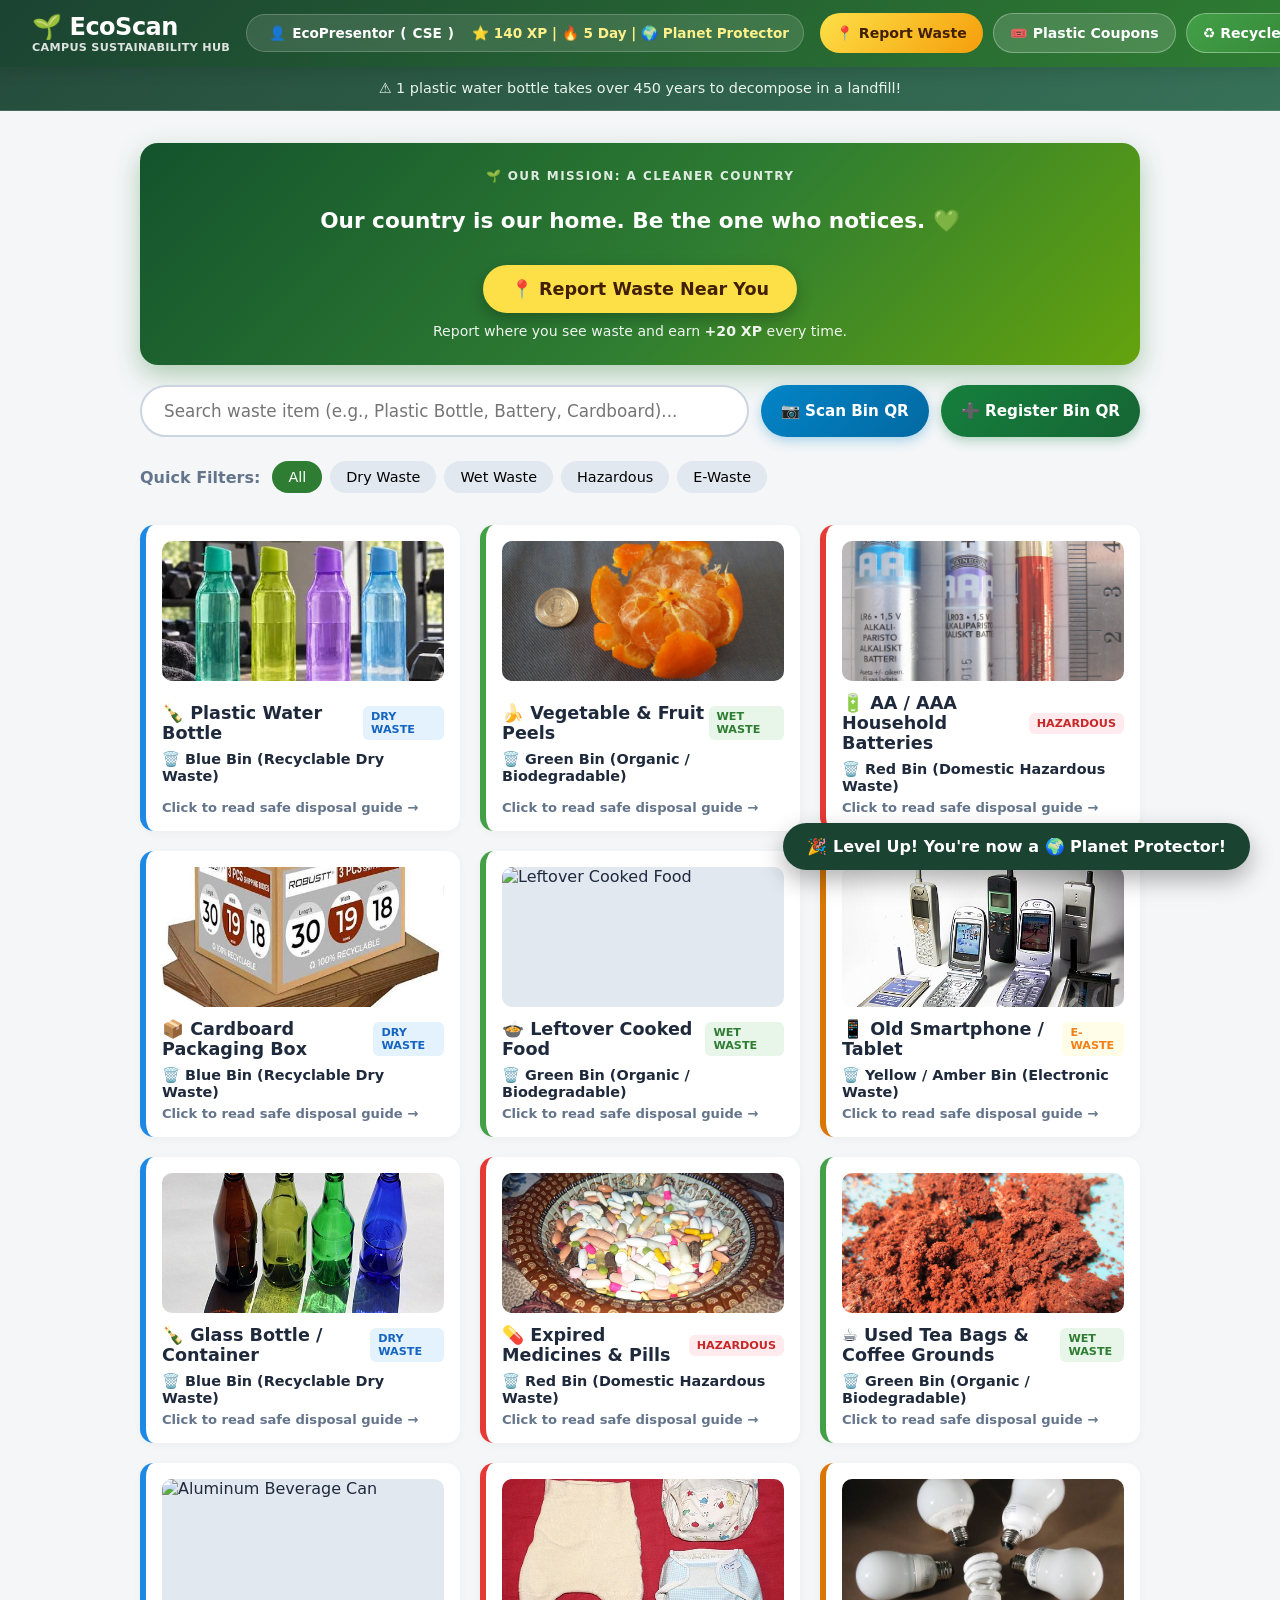
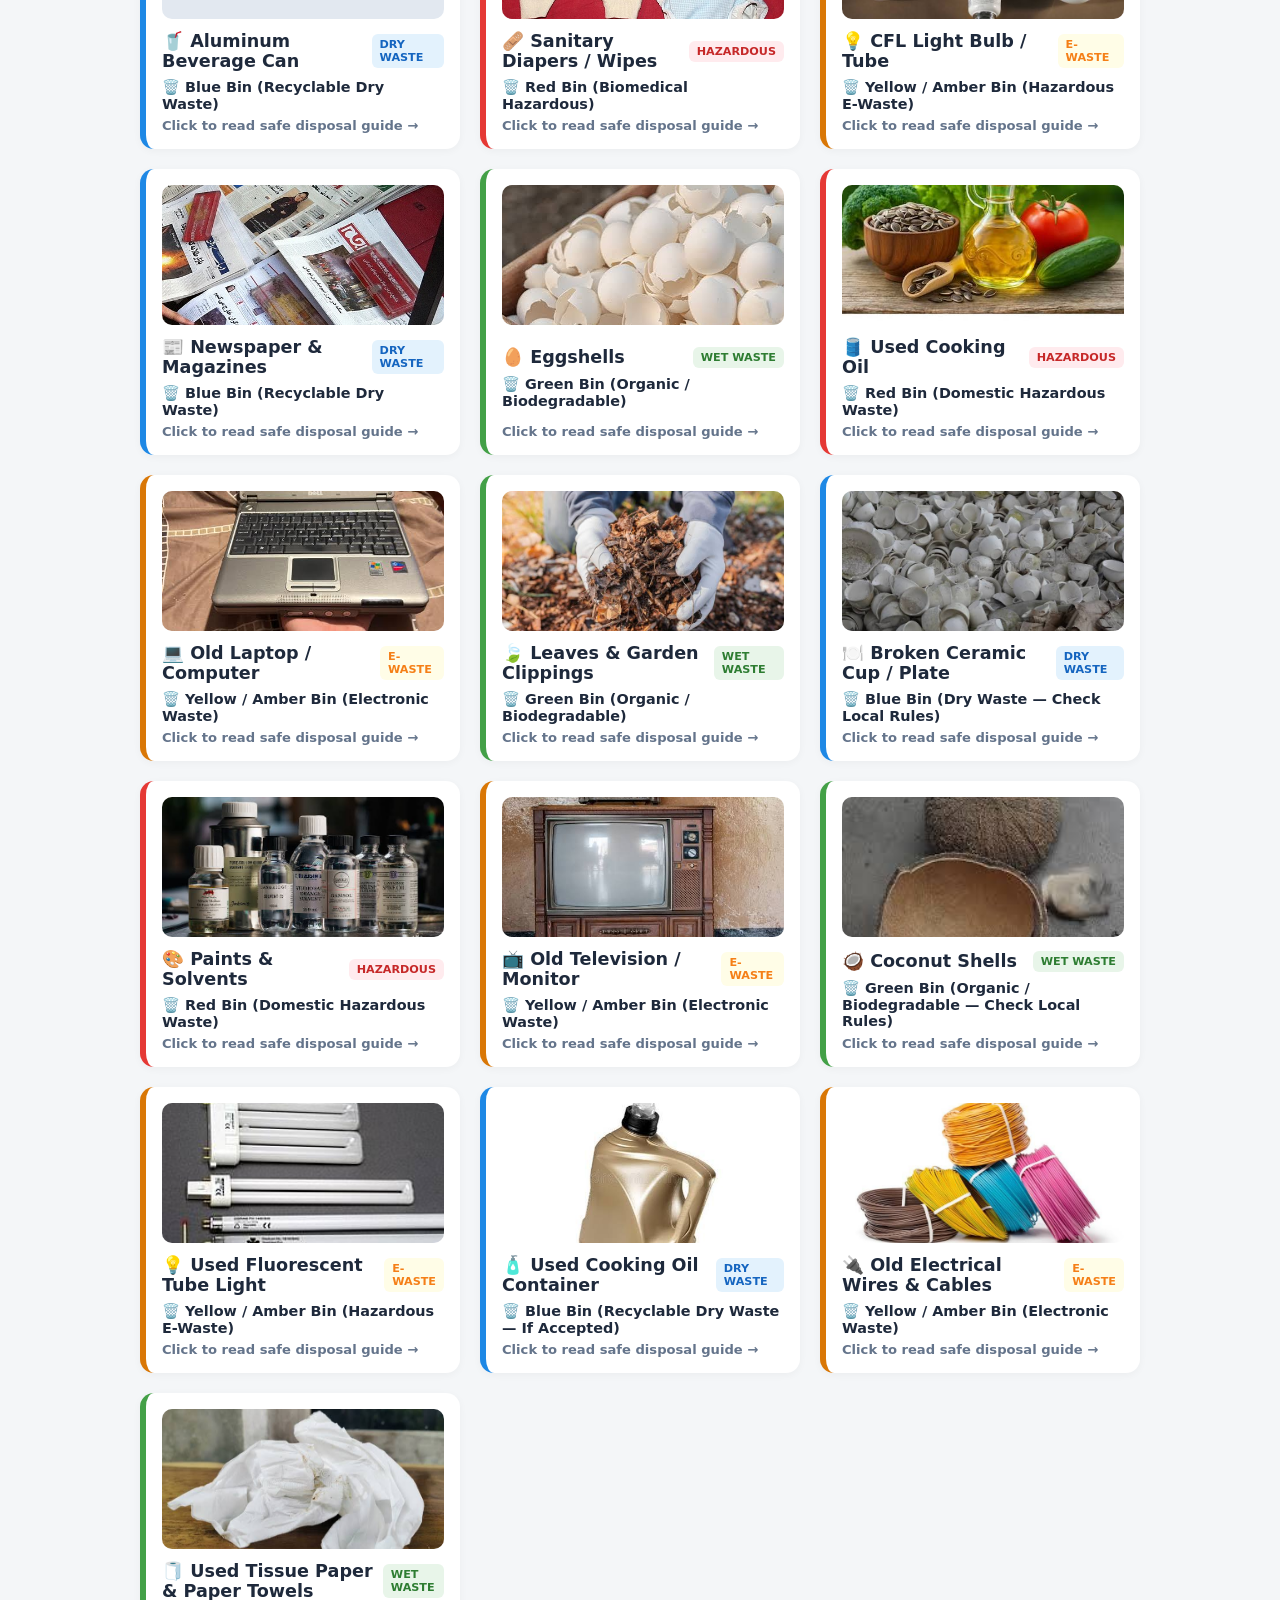
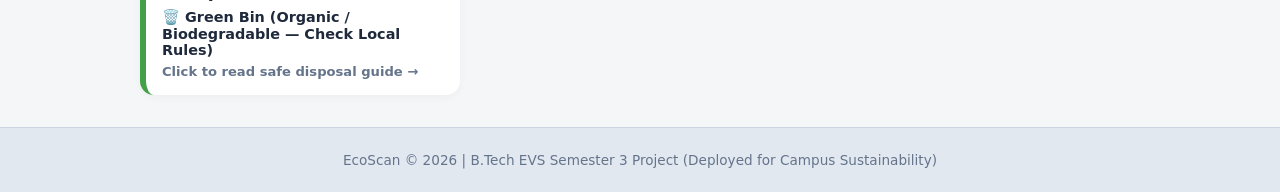
==== commit ac8b100b: "Fix broken plastic coupon feature & updated the navbar to look professional" ====
--- a/index.html
+++ b/index.html
@@ -30,7 +30,11 @@
 
             <!-- Right-aligned Quick Navigation Utilities -->
             <div class="nav-actions-group">
-                <button id="openRecycleBtn" class="nav-utility-btn recycle-nav-btn" title="Recycle &amp; Reuse DIY Tutorials" aria-pressed="false">
+                <!-- Injected Onboarding/Report Waste Button will dynamically appear first here -->
+                <button id="openPlasticCouponBtn" class="nav-utility-btn" title="Plastic Deposit & Coupon Generator">
+                    🎟️ Plastic Coupons
+                </button>
+                <button id="openRecycleBtn" class="nav-utility-btn recycle-nav-btn" title="Recycle & Reuse DIY Tutorials" aria-pressed="false">
                     ♻️ Recycle &amp; Reuse
                 </button>
                 <button id="openLeaderboardBtn" class="nav-utility-btn leaderboard-btn" title="View Stream Leaderboard">
@@ -47,48 +51,47 @@
 
     <main class="main-container">
 
-        <!-- Existing home view (unchanged), wrapped so it can be hidden while Recycle & Reuse is open -->
+        <!-- Existing Home Waste Search View -->
         <div id="wasteHomeView">
-        <!-- Search & Control Action Bar -->
-        <section class="search-section">
-            <div class="search-bar-wrapper">
-                <input 
-                    type="text" 
-                    id="searchInput" 
-                    placeholder="Search waste item (e.g., Plastic Bottle, Battery, Cardboard)..."
-                    autocomplete="off"
-                />
-                <button id="openBinScannerBtn" class="scanner-trigger-btn" title="Scan Campus Bin QR">
-                    📷 Scan Bin QR
-                </button>
-                <button id="openRegisterBinBtn" class="register-trigger-btn" title="Register New Campus Bin">
-                    ➕ Register Bin QR
-                </button>
-            </div>
-        </section>
-
-        <!-- Quick Filters -->
-        <section class="filter-section">
-            <span class="filter-label">Quick Filters:</span>
-            <div class="pill-group">
-                <button class="pill active" data-category="All">All</button>
-                <button class="pill" data-category="Dry Waste">Dry Waste</button>
-                <button class="pill" data-category="Wet Waste">Wet Waste</button>
-                <button class="pill" data-category="Hazardous">Hazardous</button>
-                <button class="pill" data-category="E-Waste">E-Waste</button>
-            </div>
-        </section>
-
-        <!-- Results Grid -->
-        <section id="resultsGrid" class="results-grid"></section>
-
-        <!-- No Results Fallback -->
-        <div id="noResults" class="no-results hidden">
-            <p>🔍 No matching waste item found in the database.</p>
-        </div>
-        </div>
-
-        <!-- Recycle & Reuse view (rendered by recycle.js) -->
+            <section class="search-section">
+                <div class="search-bar-wrapper">
+                    <input 
+                        type="text" 
+                        id="searchInput" 
+                        placeholder="Search waste item (e.g., Plastic Bottle, Battery, Cardboard)..."
+                        autocomplete="off"
+                    />
+                    <button id="openBinScannerBtn" class="scanner-trigger-btn" title="Scan Campus Bin QR">
+                        📷 Scan Bin QR
+                    </button>
+                    <button id="openRegisterBinBtn" class="register-trigger-btn" title="Register New Campus Bin">
+                        ➕ Register Bin QR
+                    </button>
+                </div>
+            </section>
+
+            <!-- Quick Filters -->
+            <section class="filter-section">
+                <span class="filter-label">Quick Filters:</span>
+                <div class="pill-group">
+                    <button class="pill active" data-category="All">All</button>
+                    <button class="pill" data-category="Dry Waste">Dry Waste</button>
+                    <button class="pill" data-category="Wet Waste">Wet Waste</button>
+                    <button class="pill" data-category="Hazardous">Hazardous</button>
+                    <button class="pill" data-category="E-Waste">E-Waste</button>
+                </div>
+            </section>
+
+            <!-- Results Grid -->
+            <section id="resultsGrid" class="results-grid"></section>
+
+            <!-- No Results Fallback -->
+            <div id="noResults" class="no-results hidden">
+                <p>🔍 No matching waste item found in the database.</p>
+            </div>
+        </div>
+
+        <!-- Recycle & Reuse View Section -->
         <section id="recycleSection" class="recycle-section hidden" aria-labelledby="recycleHeading">
             <div class="recycle-header">
                 <h2 id="recycleHeading">♻️ Recycle &amp; Reuse</h2>
@@ -96,7 +99,6 @@
             </div>
 
             <div class="recycle-layout">
-                <!-- Mobile toggle for the category menu -->
                 <button id="recycleMenuToggle" class="recycle-menu-toggle" aria-expanded="false" aria-controls="recycleSidebar">
                     <span>☰ Browse Materials: <strong id="recycleMenuCurrent">All Tutorials</strong></span>
                     <span aria-hidden="true">▾</span>
@@ -110,6 +112,63 @@
                 <div class="recycle-content">
                     <div id="recycleGrid" class="recycle-grid" aria-live="polite"></div>
                     <div id="recycleDetail" class="recycle-detail hidden"></div>
+                </div>
+            </div>
+        </section>
+
+        <!-- Integrated Plastic Deposit & Coupon Generator View Section -->
+        <section id="plasticCouponSection" class="coupon-section hidden" aria-labelledby="couponHeading">
+            <div class="coupon-box" style="max-width: 100%; border: none; box-shadow: none; background: transparent; padding: 0;">
+                <div class="header-row">
+                    <h2 id="couponHeading">Plastic Deposit Bag</h2>
+                    <span id="lifetime-badge" class="badge">Lifetime: 0 items</span>
+                </div>
+                <p class="subtitle">Add all your plastic items to generate one combined reward coupon and earn XP!</p>
+                
+                <label for="item-type">Select Item:</label>
+                <select id="item-type">
+                    <option value="LAYS_5">Lay's / Kurkure Packet (₹5/₹10 MLP) — ₹0.50</option>
+                    <option value="THUMSUP_200">Thums Up / Sprite Bottle (200ml PET) — ₹1.00</option>
+                    <option value="WATER_1L">Bisleri / Water Bottle (1L PET) — ₹2.00</option>
+                    <option value="MILK_POUCH">Milk / Curd Pouch (500ml LDPE) — ₹1.00</option>
+                    <option value="SHAMPOO_BOTTLE">Shampoo / Detergent Bottle (HDPE) — ₹3.00</option>
+                </select>
+
+                <div class="input-row">
+                    <div class="qty-group">
+                        <label for="quantity">Qty:</label>
+                        <input type="number" id="quantity" min="1" max="200" value="1" />
+                    </div>
+                    <button type="button" id="add-btn" class="secondary-btn">+ Add to Bag</button>
+                </div>
+
+                <div id="bag-container" class="bag-container hidden">
+                    <h3>Your Deposit Bag</h3>
+                    <ul id="bag-list"></ul>
+                    
+                    <div class="bag-summary">
+                        <span>Total Items: <strong id="total-items">0</strong></span>
+                        <span>Est. Reward: <strong id="total-reward">₹0.00</strong></span>
+                    </div>
+
+                    <div class="eco-impact-box">
+                        🌍 Impact: <strong id="plastic-saved">0g</strong> plastic diverted | <strong id="co2-saved">0g</strong> CO₂ prevented
+                    </div>
+
+                    <button type="button" id="generate-btn" class="primary-btn">Generate Combined Coupon & Earn XP</button>
+                </div>
+
+                <div id="coupon-result" class="hidden" aria-live="polite">
+                    <p class="success-title">🎉 Combined Eco-Coupon Ready!</p>
+                    <p>Reward Value: <strong id="discount-text"></strong></p>
+                    <p id="final-eco-text" class="meta-text"></p>
+                    <div class="code-display">
+                        <code id="coupon-code"></code>
+                    </div>
+                    <div class="action-row">
+                        <button type="button" id="copy-btn">Copy Code</button>
+                        <button type="button" id="reset-btn" class="outline-btn">New Deposit</button>
+                    </div>
                 </div>
             </div>
         </section>
@@ -128,23 +187,15 @@
     <div id="binScannerModal" class="modal-overlay hidden">
         <div class="modal-content" style="max-width: 500px; text-align: center;">
             <button id="closeBinScanner" class="modal-close">&times;</button>
-            
             <div style="background: linear-gradient(135deg, #0284c7, #0369a1); padding: 24px; border-radius: 14px; color: white; margin-bottom: 20px;">
                 <h2 style="font-size: 1.8rem; margin-bottom: 6px;">🏢 Campus Smart Bin Node</h2>
                 <p style="font-size: 0.9rem; opacity: 0.9;">Enterprise IoT Waste Management & Instant Validation</p>
             </div>
-
             <p style="font-size: 0.95rem; color: #475569; margin-bottom: 16px;">
                 Select a campus bin location to simulate scanning its physical QR sticker:
             </p>
-
-            <div id="dynamicBinListContainer" style="display: flex; flex-direction: column; gap: 10px; margin-bottom: 20px; max-height: 220px; overflow-y: auto;">
-                <!-- Populated dynamically -->
-            </div>
-
-            <div id="binStationResult" class="hidden" style="background: #f0fdf4; border: 1px solid #bbf7d0; padding: 14px; border-radius: 10px; text-align: left; color: #166534;">
-                <!-- Dynamically populated station status -->
-            </div>
+            <div id="dynamicBinListContainer" style="display: flex; flex-direction: column; gap: 10px; margin-bottom: 20px; max-height: 220px; overflow-y: auto;"></div>
+            <div id="binStationResult" class="hidden" style="background: #f0fdf4; border: 1px solid #bbf7d0; padding: 14px; border-radius: 10px; text-align: left; color: #166534;"></div>
         </div>
     </div>
 
@@ -152,18 +203,15 @@
     <div id="registerBinModal" class="modal-overlay hidden">
         <div class="modal-content" style="max-width: 540px; text-align: center;">
             <button id="closeRegisterBin" class="modal-close">&times;</button>
-            
             <div style="background: linear-gradient(135deg, #15803d, #166534); padding: 22px; border-radius: 14px; color: white; margin-bottom: 20px;">
                 <h2 style="font-size: 1.6rem; margin-bottom: 4px;">🛠️ Register Campus Bin Node</h2>
                 <p style="font-size: 0.88rem; opacity: 0.9;">Generate Printable Eco-Sticker Posters Instantly</p>
             </div>
-
             <form id="qrGeneratorForm" style="display: flex; flex-direction: column; gap: 14px; text-align: left;">
                 <div>
                     <label style="font-weight: 600; font-size: 0.9rem; color: #334155;">Campus Location / Node Name:</label>
                     <input type="text" id="nodeLocationInput" placeholder="e.g. Mechanical Block - Room 102 Gate" required style="width: 100%; padding: 10px 14px; border-radius: 8px; border: 1px solid #cbd5e1; margin-top: 4px;" />
                 </div>
-
                 <div>
                     <label style="font-weight: 600; font-size: 0.9rem; color: #334155;">Bin Waste Stream:</label>
                     <select id="nodeStreamSelect" style="width: 100%; padding: 10px 14px; border-radius: 8px; border: 1px solid #cbd5e1; margin-top: 4px;">
@@ -173,12 +221,10 @@
                         <option value="Hazardous / E-Waste (Red & Amber)">Red & Amber — E-Waste & Bio-Hazard</option>
                     </select>
                 </div>
-
                 <button type="submit" style="background: #2e7d32; color: white; border: none; padding: 12px; border-radius: 8px; font-weight: bold; cursor: pointer; font-size: 1rem; margin-top: 6px;">
                     ⚡ Generate Eco-Sticker Poster
                 </button>
             </form>
-
             <div id="qrPreviewArea" class="hidden" style="margin-top: 20px; background: #f8fafc; padding: 16px; border-radius: 12px; border: 1px dashed #cbd5e1; display: flex; flex-direction: column; align-items: center; gap: 12px;">
                 <strong style="color: #1e293b; font-size: 0.95rem;">📸 Campus Eco-Sticker Poster Preview:</strong>
                 <div id="qrImageContainer"></div>
@@ -194,15 +240,11 @@
     <div id="leaderboardModal" class="modal-overlay hidden">
         <div class="modal-content" style="max-width: 520px; text-align: center;">
             <button id="closeLeaderboard" class="modal-close">&times;</button>
-            
             <div style="background: linear-gradient(135deg, #d97706, #b45309); padding: 22px; border-radius: 14px; color: white; margin-bottom: 20px;">
                 <h2 style="font-size: 1.7rem; margin-bottom: 4px;">🏆 Campus Stream Leaderboard</h2>
                 <p style="font-size: 0.88rem; opacity: 0.9;">Real-Time Department Eco-Clash & Top Sorters</p>
             </div>
-
-            <div id="leaderboardList" style="display: flex; flex-direction: column; gap: 10px; margin-bottom: 20px;">
-                <!-- Populated dynamically -->
-            </div>
+            <div id="leaderboardList" style="display: flex; flex-direction: column; gap: 10px; margin-bottom: 20px;"></div>
         </div>
     </div>
 
@@ -210,18 +252,15 @@
     <div id="profileModal" class="modal-overlay hidden">
         <div class="modal-content" style="max-width: 440px;">
             <button id="closeProfile" class="modal-close">&times;</button>
-            
             <div style="background: linear-gradient(135deg, #1b4332, #2d6a4f); padding: 20px; border-radius: 12px; color: white; text-align: center; margin-bottom: 18px;">
                 <h2 style="font-size: 1.5rem; margin-bottom: 4px;">👤 Student Eco Profile</h2>
                 <p style="font-size: 0.85rem; opacity: 0.9;">Enter details to compete in Department Leaderboards</p>
             </div>
-
             <form id="profileForm" style="display: flex; flex-direction: column; gap: 14px;">
                 <div>
                     <label style="font-weight: 600; font-size: 0.9rem; color: #334155;">Your Full Name:</label>
                     <input type="text" id="userNameInput" placeholder="e.g. John Doe" required style="width: 100%; padding: 10px 14px; border-radius: 8px; border: 1px solid #cbd5e1; margin-top: 4px;" />
                 </div>
-
                 <div>
                     <label style="font-weight: 600; font-size: 0.9rem; color: #334155;">Department / Stream:</label>
                     <select id="userStreamSelect" style="width: 100%; padding: 10px 14px; border-radius: 8px; border: 1px solid #cbd5e1; margin-top: 4px;">
@@ -232,7 +271,6 @@
                         <option value="EE">Electrical Engineering (EE)</option>
                     </select>
                 </div>
-
                 <button type="submit" style="background: #2e7d32; color: white; border: none; padding: 12px; border-radius: 8px; font-weight: bold; cursor: pointer; font-size: 1rem; margin-top: 6px;">
                     💾 Save Profile & Join Leaderboard
                 </button>
@@ -244,20 +282,15 @@
     <div id="adminDashboardModal" class="modal-overlay hidden">
         <div class="modal-content" style="max-width: 600px;">
             <button id="closeAdminDashboard" class="modal-close">&times;</button>
-            
             <div style="background: linear-gradient(135deg, #1e293b, #0f172a); padding: 22px; border-radius: 14px; color: white; margin-bottom: 20px; text-align: center;">
                 <h2 style="font-size: 1.6rem; margin-bottom: 4px;">🔐 EcoScan Admin Control Center</h2>
                 <p style="font-size: 0.88rem; opacity: 0.9;">Manage Waste Items, Campus Bins, and System Stats</p>
             </div>
-
-            <!-- Admin Navigation Tabs -->
             <div style="display: flex; gap: 8px; margin-bottom: 20px;">
                 <button id="tabAddWaste" class="pill active" style="flex:1;">+ Add Waste Item</button>
                 <button id="tabManageBins" class="pill" style="flex:1;">📍 Manage Bins</button>
                 <button id="tabManageWaste" class="pill" style="flex:1;">🗑️ Manage Waste DB</button>
             </div>
-
-            <!-- Tab 1: Add New Waste Item Form -->
             <div id="adminWasteFormContainer">
                 <form id="adminNewItemForm" style="display: flex; flex-direction: column; gap: 12px;">
                     <div>
@@ -288,21 +321,13 @@
                     </button>
                 </form>
             </div>
-
-            <!-- Tab 2: Manage Active Campus Bins -->
             <div id="adminBinsListContainer" class="hidden">
                 <h3 style="font-size: 1rem; color: #1e293b; margin-bottom: 10px;">Active Campus Bin Nodes:</h3>
-                <div id="adminActiveBinsList" style="display: flex; flex-direction: column; gap: 8px; max-height: 250px; overflow-y: auto;">
-                    <!-- Populated dynamically -->
-                </div>
-            </div>
-
-            <!-- Tab 3: Manage Waste Database Items -->
+                <div id="adminActiveBinsList" style="display: flex; flex-direction: column; gap: 8px; max-height: 250px; overflow-y: auto;"></div>
+            </div>
             <div id="adminWasteListContainer" class="hidden">
                 <h3 style="font-size: 1rem; color: #1e293b; margin-bottom: 10px;">Custom & Live Waste Database:</h3>
-                <div id="adminActiveWasteList" style="display: flex; flex-direction: column; gap: 8px; max-height: 250px; overflow-y: auto;">
-                    <!-- Populated dynamically -->
-                </div>
+                <div id="adminActiveWasteList" style="display: flex; flex-direction: column; gap: 8px; max-height: 250px; overflow-y: auto;"></div>
             </div>
         </div>
     </div>
@@ -314,7 +339,7 @@
             <h2 style="font-size: 1.4rem; margin-bottom: 10px; color: #1e293b;">🔒 Admin Authentication</h2>
             <p style="font-size: 0.9rem; color: #64748b; margin-bottom: 16px;">Enter secure passkey to access management tools:</p>
             <form id="adminLoginForm" style="display: flex; flex-direction: column; gap: 12px;">
-                <input type="password" id="adminPasskey" placeholder="Enter passkey (default: admin123)" required style="width: 100%; padding: 12px; border-radius: 8px; border: 1px solid #cbd5e1; text-align: center;" />
+                <input type="password" id="adminPasskey" placeholder="Enter passkey (default: ecoscan_admin)" required style="width: 100%; padding: 12px; border-radius: 8px; border: 1px solid #cbd5e1; text-align: center;" />
                 <button type="submit" style="background: #1e293b; color: white; border: none; padding: 12px; border-radius: 8px; font-weight: bold; cursor: pointer;">
                     🔓 Unlock Control Center
                 </button>
@@ -331,9 +356,11 @@
         <p>EcoScan &copy; 2026 | B.Tech EVS Semester 3 Project (Deployed for Campus Sustainability)</p>
     </footer>
 
+    <!-- Script Execution Stack -->
     <script src="data.js"></script>
     <script src="app.js"></script>
+    <script src="recycle.js"></script>
+    <script src="plastic-coupon.js"></script>
     <script src="onboarding.js"></script>
-    <script src="recycle.js"></script>
 </body>
 </html>
--- a/style.css
+++ b/style.css
@@ -1,5 +1,5 @@
 /* ==========================================================================
-   EcoScan Enterprise Design System & Stylesheet (`style.css`)
+   EcoScan Enterprise Design System & Stylesheet (`style.css`) - Part 1
    ========================================================================== */
 
 :root {
@@ -21,6 +21,7 @@
     --shadow-lg: 0 20px 40px -15px rgba(0, 0, 0, 0.15);
 }
 
+/* Fixed Universal Selector */
 * {
     box-sizing: border-box;
     margin: 0;
@@ -38,12 +39,12 @@
 }
 
 /* ==========================================================================
-   Professional Structured Navbar
+   Professional Structured Navbar (Aligned & Responsive)
    ========================================================================== */
 .app-header {
     background: linear-gradient(135deg, var(--primary-dark), var(--primary-green));
     color: white;
-    padding: 1.1rem 2rem;
+    padding: 0.8rem 2rem;
     box-shadow: 0 4px 16px rgba(0, 0, 0, 0.12);
     position: sticky;
     top: 0;
@@ -51,22 +52,23 @@
 }
 
 .nav-container {
-    max-width: 1200px;
+    max-width: 1400px;
     margin: 0 auto;
     display: flex;
     justify-content: space-between;
     align-items: center;
-    gap: 20px;
-    flex-wrap: wrap;
+    gap: 16px;
+    flex-wrap: nowrap;
 }
 
 .nav-brand {
     display: flex;
     flex-direction: column;
+    flex-shrink: 0;
 }
 
 .app-header .logo {
-    font-size: 1.8rem;
+    font-size: 1.5rem;
     font-weight: 800;
     letter-spacing: -0.5px;
     display: flex;
@@ -75,22 +77,33 @@
 }
 
 .app-header .tagline {
-    font-size: 0.8rem;
+    font-size: 0.7rem;
     opacity: 0.85;
     letter-spacing: 0.3px;
     text-transform: uppercase;
     font-weight: 600;
 }
 
+/* Right-side navbar controls container */
+.nav-right-group, 
+.nav-container > div:not(.nav-brand) {
+    display: flex;
+    align-items: center;
+    gap: 10px;
+    flex-wrap: nowrap;
+}
+
 .nav-profile-group {
     display: flex;
     align-items: center;
-    gap: 12px;
+    gap: 10px;
     background: rgba(255, 255, 255, 0.12);
-    padding: 6px 16px;
+    padding: 6px 14px;
     border-radius: 30px;
     border: 1px solid rgba(255, 255, 255, 0.2);
     backdrop-filter: blur(6px);
+    font-size: 0.85rem;
+    white-space: nowrap;
 }
 
 .nav-actions-group {
@@ -103,7 +116,7 @@
     background: transparent;
     border: none;
     color: white;
-    font-size: 0.9rem;
+    font-size: 0.85rem;
     font-weight: 600;
     cursor: pointer;
     display: flex;
@@ -119,7 +132,7 @@
 }
 
 .xp-badge {
-    font-size: 0.88rem;
+    font-size: 0.85rem;
     font-weight: 700;
     color: #fef08a;
     transition: transform 0.3s cubic-bezier(0.175, 0.885, 0.32, 1.275);
@@ -129,37 +142,58 @@
     transform: scale(1.15);
 }
 
-/* Navbar Utility Buttons */
-.nav-utility-btn {
+/* Navbar Utility & Action Buttons - Uniform Height */
+.nav-utility-btn, 
+.scanner-trigger-btn, 
+.register-trigger-btn {
     background: rgba(255, 255, 255, 0.15);
     border: 1px solid rgba(255, 255, 255, 0.3);
     color: white;
-    padding: 9px 18px;
+    height: 40px;
+    padding: 0 16px;
     border-radius: 24px;
-    font-size: 0.9rem;
+    font-size: 0.88rem;
     font-weight: 600;
     cursor: pointer;
     transition: all 0.2s ease;
-    display: flex;
+    display: inline-flex;
     align-items: center;
     gap: 6px;
+    white-space: nowrap;
+    text-decoration: none;
 }
 
 .nav-utility-btn:hover {
     background: rgba(255, 255, 255, 0.25);
-    transform: translateY(-2px);
+    transform: translateY(-1px);
 }
 
 .leaderboard-btn {
-    background: linear-gradient(135deg, #d97706, #b45309);
-    border: none;
+    background: linear-gradient(135deg, #d97706, #b45309) !important;
+    border: none !important;
     box-shadow: 0 4px 12px rgba(180, 83, 9, 0.35);
 }
 
 .admin-lock-btn {
-    background: #0f172a;
-    border: none;
+    background: #0f172a !important;
+    border: none !important;
     box-shadow: 0 4px 12px rgba(15, 23, 42, 0.35);
+}
+
+/* Responsive Navbar Scaling */
+@media (max-width: 1100px) {
+    .nav-container {
+        flex-wrap: wrap;
+        justify-content: center;
+        text-align: center;
+        padding: 10px 0;
+    }
+    .nav-right-group, 
+    .nav-container > div:not(.nav-brand) {
+        width: 100%;
+        justify-content: center;
+        flex-wrap: wrap;
+    }
 }
 
 /* ==========================================================================
@@ -168,12 +202,12 @@
 .ticker-container {
     background: linear-gradient(135deg, rgba(27, 67, 50, 0.95), rgba(45, 106, 79, 0.95));
     color: #e9f5ed;
-    padding: 12px 20px;
+    padding: 10px 20px;
     text-align: center;
     border-bottom: 1px solid rgba(255, 255, 255, 0.15);
-    font-size: 0.92rem;
+    font-size: 0.9rem;
     font-weight: 500;
-    min-height: 48px;
+    min-height: 44px;
     display: flex;
     align-items: center;
     justify-content: center;
@@ -576,8 +610,12 @@
     color: var(--text-muted);
 }
 
+/* ==========================================================================
+   EcoScan Enterprise Stylesheet (`style.css`) - Part 2
+   ========================================================================== */
+
 .hidden {
-    display: none;
+    display: none !important;
 }
 
 .app-footer {
@@ -587,6 +625,7 @@
     font-size: 0.85rem;
     color: var(--text-muted);
     margin-top: auto;
+    border-top: 1px solid var(--border-color);
 }
 
 /* ==========================================================================
@@ -611,4 +650,290 @@
         background: #ffffff !important;
         box-shadow: none !important;
     }
+}
+
+/* ==========================================================================
+   EcoScan Enterprise - Plastic Deposit & Coupon Generator Styles
+   ========================================================================== */
+
+.coupon-section {
+    background: var(--card-bg);
+    border-radius: 16px;
+    padding: 28px;
+    box-shadow: var(--shadow-sm);
+    margin-top: 1.5rem;
+    border: 1px solid var(--border-color);
+}
+
+.coupon-box .header-row {
+    display: flex;
+    justify-content: space-between;
+    align-items: center;
+    gap: 12px;
+    flex-wrap: wrap;
+    margin-bottom: 6px;
+}
+
+.coupon-box h2 {
+    margin: 0;
+    color: var(--primary-dark);
+    font-size: 1.5rem;
+    font-weight: 800;
+}
+
+.coupon-box .badge {
+    background-color: #e8f5e9;
+    color: #1b5e20;
+    border: 1px solid #a5d6a7;
+    padding: 6px 12px;
+    border-radius: 20px;
+    font-size: 0.82rem;
+    font-weight: 700;
+    white-space: nowrap;
+}
+
+.coupon-box .subtitle {
+    font-size: 0.95rem;
+    color: var(--text-muted);
+    margin: 0 0 20px 0;
+}
+
+.coupon-section label {
+    display: block;
+    font-weight: 600;
+    margin-bottom: 6px;
+    color: var(--text-dark);
+    font-size: 0.9rem;
+}
+
+.coupon-section select, 
+.coupon-section input {
+    width: 100%;
+    padding: 12px 16px;
+    border: 2px solid var(--border-color);
+    border-radius: 10px;
+    font-size: 1rem;
+    font-family: inherit;
+    background: #ffffff;
+    color: var(--text-dark);
+    outline: none;
+    transition: all 0.25s ease;
+    margin-bottom: 16px;
+}
+
+.coupon-section select:focus, 
+.coupon-section input:focus {
+    border-color: var(--primary-green);
+    box-shadow: 0 0 0 4px rgba(46, 125, 50, 0.12);
+}
+
+.coupon-section .input-row {
+    display: flex;
+    gap: 12px;
+    align-items: flex-end;
+    margin-bottom: 18px;
+    flex-wrap: wrap;
+}
+
+.coupon-section .qty-group {
+    width: 100px;
+    flex-shrink: 0;
+}
+
+.coupon-section .secondary-btn {
+    flex-grow: 1;
+    background: linear-gradient(135deg, #0284c7, #0369a1);
+    color: #ffffff;
+    height: 48px;
+    border: none;
+    border-radius: 10px;
+    font-weight: 700;
+    font-size: 0.95rem;
+    cursor: pointer;
+    box-shadow: 0 4px 12px rgba(2, 132, 199, 0.25);
+    transition: all 0.2s ease;
+}
+
+.coupon-section .secondary-btn:hover {
+    transform: translateY(-2px);
+    box-shadow: 0 6px 16px rgba(2, 132, 199, 0.35);
+}
+
+.coupon-section .primary-btn {
+    width: 100%;
+    background: linear-gradient(135deg, var(--primary-green), var(--primary-light));
+    color: #ffffff;
+    margin-top: 14px;
+    padding: 14px;
+    border: none;
+    border-radius: 10px;
+    font-weight: 700;
+    font-size: 1rem;
+    cursor: pointer;
+    box-shadow: 0 4px 12px rgba(46, 125, 50, 0.3);
+    transition: all 0.2s ease;
+}
+
+.coupon-section .primary-btn:hover {
+    transform: translateY(-2px);
+    box-shadow: 0 6px 16px rgba(46, 125, 50, 0.4);
+}
+
+/* Bag List & Item Rows */
+.coupon-section .bag-container {
+    border-top: 1px solid #e2e8f0;
+    padding-top: 18px;
+    margin-top: 14px;
+}
+
+.coupon-section .bag-container h3 {
+    margin: 0 0 12px 0;
+    font-size: 1.05rem;
+    color: var(--text-dark);
+    font-weight: 700;
+}
+
+.coupon-section .bag-item {
+    display: flex;
+    justify-content: space-between;
+    align-items: center;
+    background: #f8fafc;
+    border: 1px solid #e2e8f0;
+    padding: 10px 14px;
+    border-radius: 8px;
+    margin-bottom: 8px;
+    font-size: 0.92rem;
+    transition: background 0.2s ease;
+}
+
+.coupon-section .bag-item:hover {
+    background: #f1f5f9;
+}
+
+.coupon-section .bag-item-info strong {
+    color: var(--text-dark);
+}
+
+.coupon-section .bag-item-info small {
+    display: block;
+    color: var(--text-muted);
+    font-size: 0.8rem;
+    margin-top: 2px;
+}
+
+.coupon-section .remove-btn {
+    background: #fee2e2;
+    color: #991b1b;
+    border: none;
+    padding: 6px 10px;
+    font-size: 0.8rem;
+    border-radius: 6px;
+    cursor: pointer;
+    font-weight: 700;
+    transition: background 0.2s ease;
+}
+
+.coupon-section .remove-btn:hover {
+    background: #fecaca;
+}
+
+.coupon-section .bag-summary {
+    display: flex;
+    justify-content: space-between;
+    font-size: 0.98rem;
+    color: var(--text-dark);
+    padding: 12px 6px;
+    border-top: 1px dashed var(--border-color);
+    margin-top: 12px;
+    font-weight: 600;
+}
+
+.coupon-section .eco-impact-box {
+    background-color: #f0fdf4;
+    border: 1px solid #bbf7d0;
+    color: #166534;
+    padding: 12px 14px;
+    border-radius: 10px;
+    font-size: 0.9rem;
+    text-align: center;
+    margin-top: 10px;
+    font-weight: 500;
+}
+
+/* Final Generated Coupon Card */
+#coupon-result {
+    margin-top: 20px;
+    padding: 22px;
+    background-color: #f0fdf4;
+    border: 2px dashed #4ade80;
+    border-radius: 12px;
+    text-align: center;
+}
+
+#coupon-result .success-title {
+    font-weight: 800;
+    color: #166534;
+    font-size: 1.2rem;
+    margin: 0 0 8px 0;
+}
+
+#coupon-result p {
+    color: #334155;
+    font-size: 0.95rem;
+    margin: 6px 0;
+}
+
+.coupon-section .code-display {
+    background: #ffffff;
+    padding: 14px;
+    margin: 14px 0;
+    border-radius: 8px;
+    border: 1px solid #bbf7d0;
+    font-size: 1.2rem;
+    font-weight: 800;
+    letter-spacing: 1.5px;
+    color: var(--primary-green);
+    box-shadow: inset 0 2px 4px rgba(0, 0, 0, 0.02);
+}
+
+.coupon-section .action-row {
+    display: flex;
+    gap: 10px;
+    margin-top: 14px;
+}
+
+#copy-btn {
+    flex: 2;
+    background-color: var(--primary-green);
+    color: #fff;
+    padding: 12px;
+    border: none;
+    border-radius: 10px;
+    cursor: pointer;
+    font-weight: 700;
+    font-size: 0.95rem;
+    transition: all 0.2s ease;
+}
+
+#copy-btn:hover {
+    background-color: var(--primary-dark);
+    transform: translateY(-1px);
+}
+
+.coupon-section .outline-btn {
+    flex: 1;
+    background-color: #ffffff;
+    color: var(--text-dark);
+    border: 1px solid var(--border-color);
+    padding: 12px;
+    border-radius: 10px;
+    cursor: pointer;
+    font-weight: 700;
+    font-size: 0.95rem;
+    transition: all 0.2s ease;
+}
+
+.coupon-section .outline-btn:hover {
+    background-color: #f1f5f9;
+    border-color: var(--text-muted);
 }
